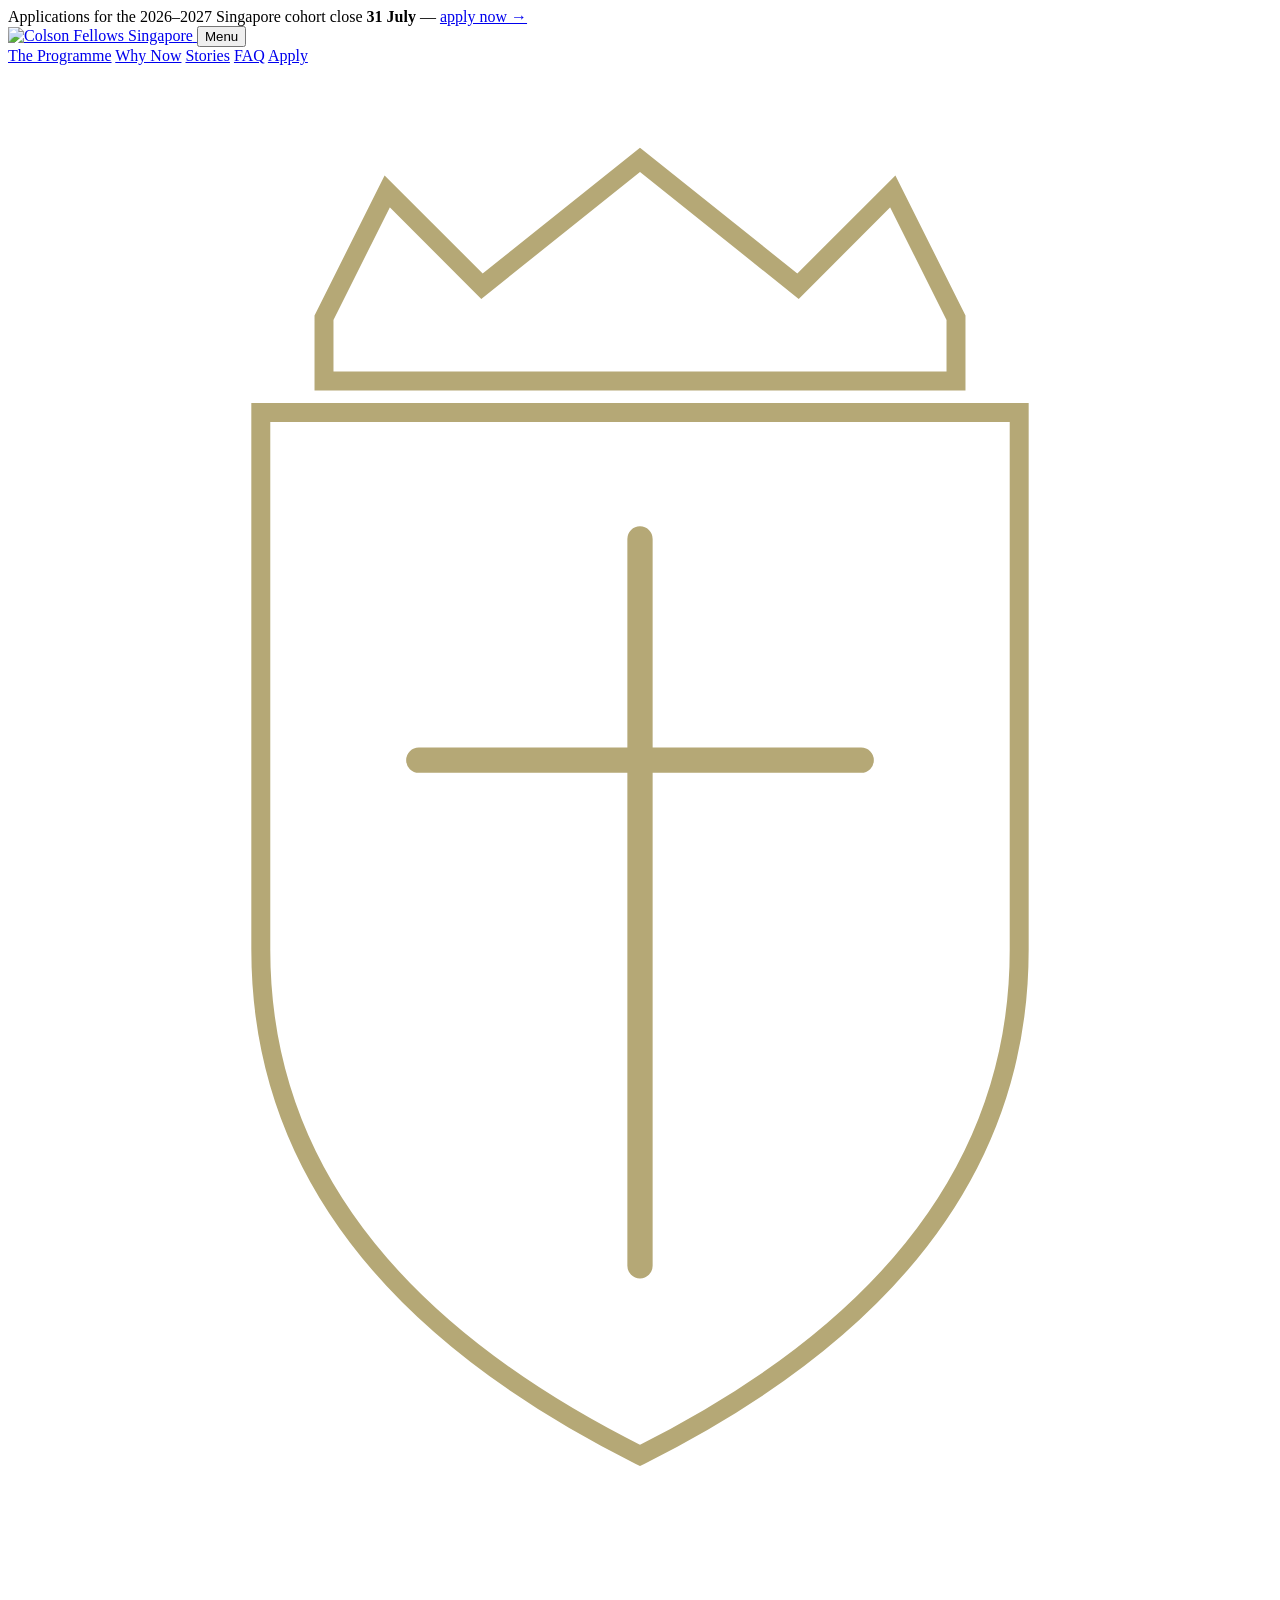
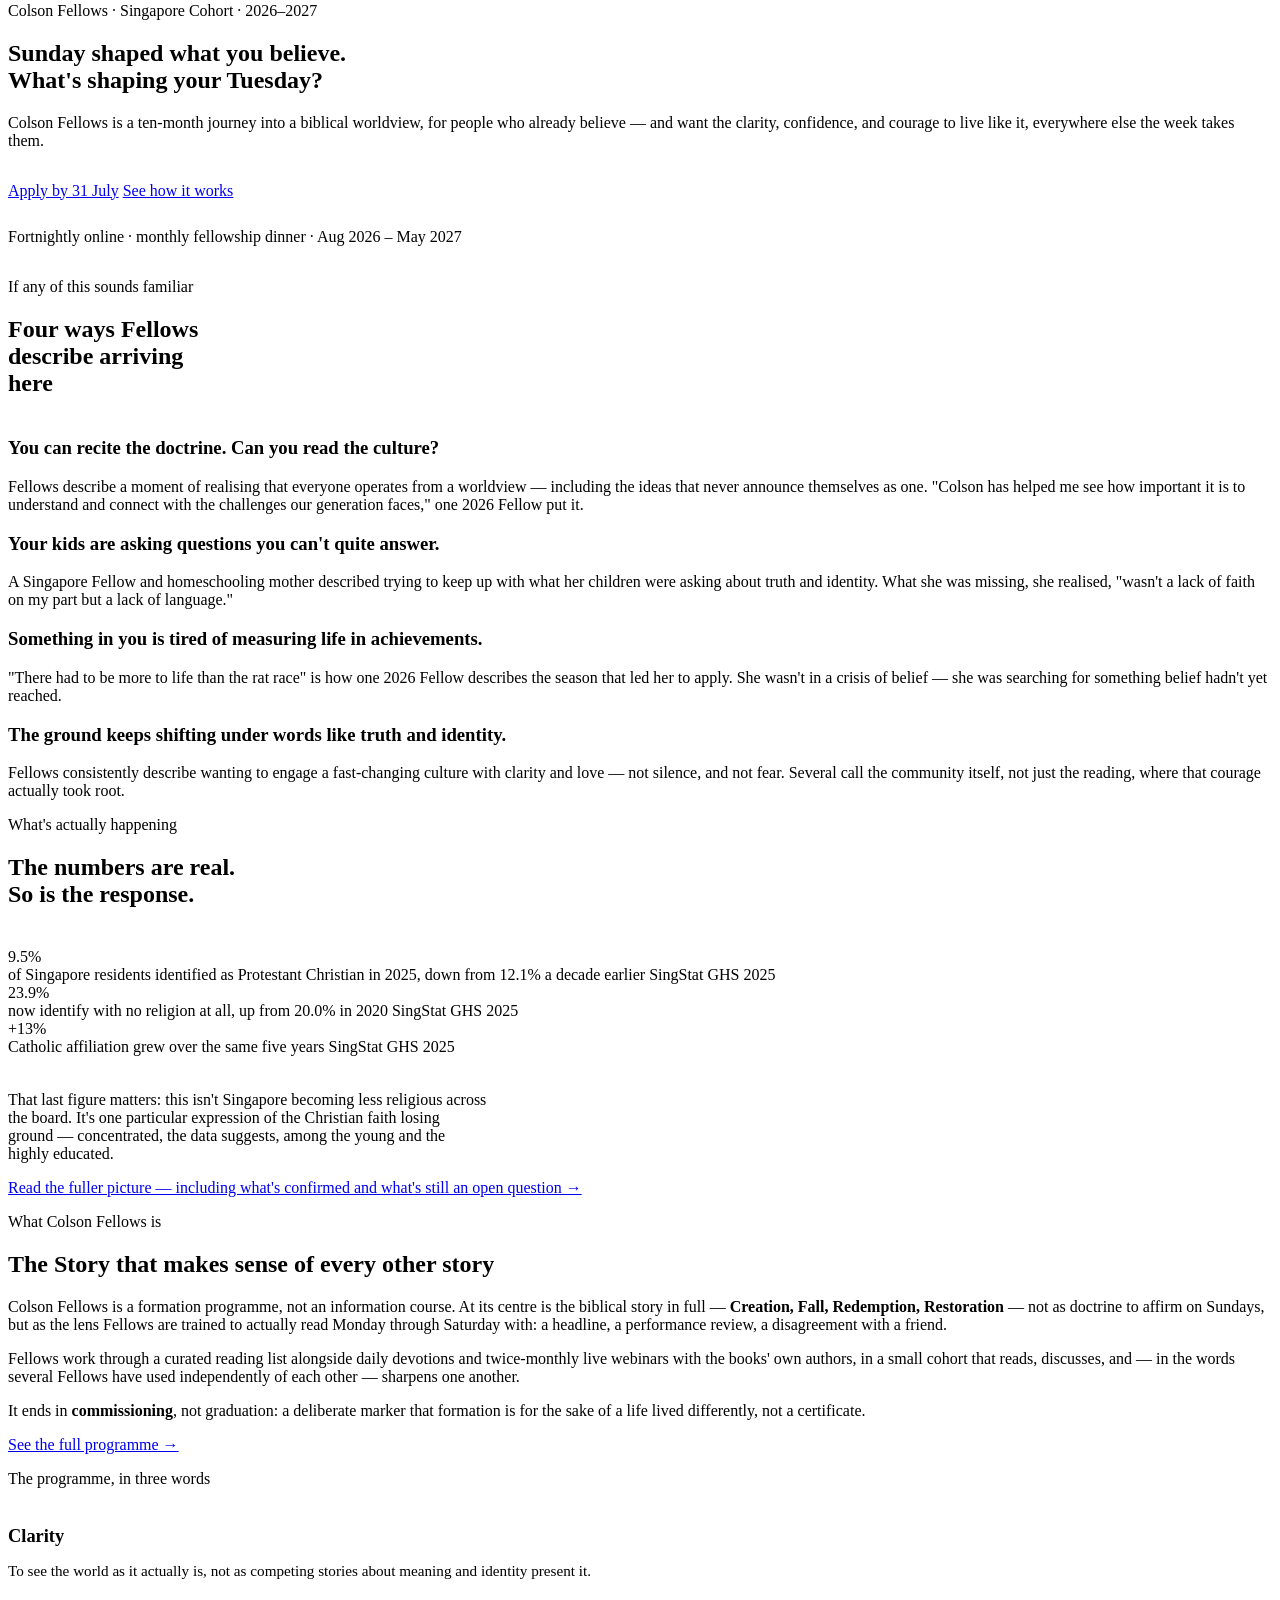
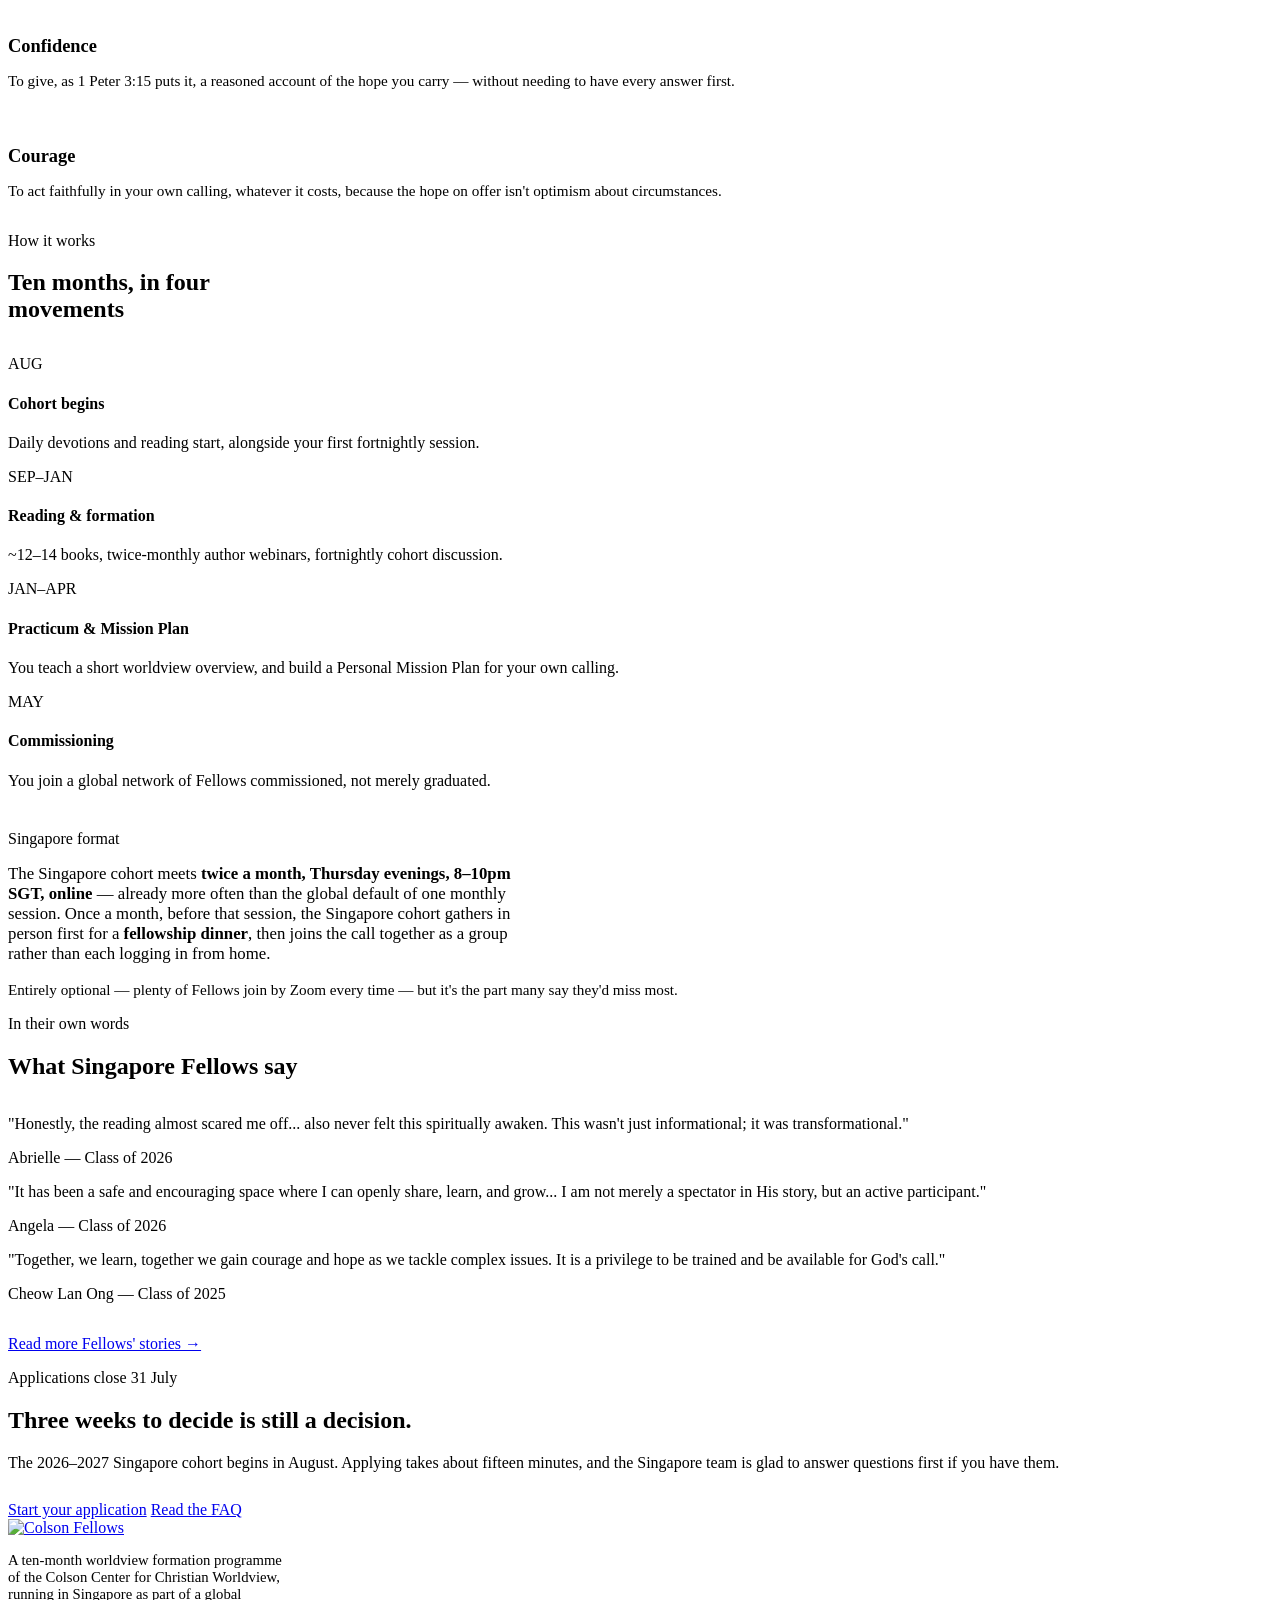
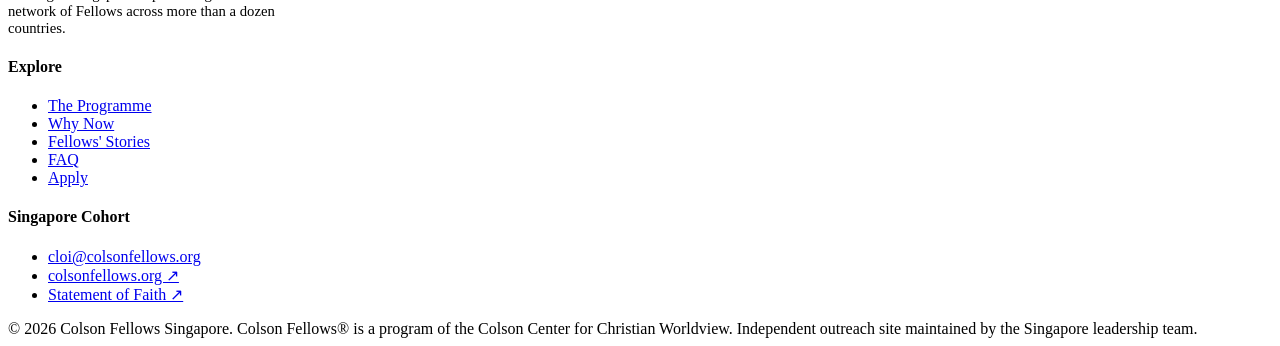
==== index.html @ 88bb486b "Add files via upload" ====
<!DOCTYPE html>
<html lang="en">
<head>
<meta charset="UTF-8">
<meta name="viewport" content="width=device-width, initial-scale=1.0">
<title>Colson Fellows Singapore — A Ten-Month Formation in Biblical Worldview</title>
<meta name="description" content="Colson Fellows Singapore is a ten-month journey into a biblical worldview — clarity, confidence, and courage for people who already believe. Applications for the 2026–2027 cohort close 31 July.">
<link rel="icon" type="image/png" sizes="16x16" href="images/favicon-16.png">
<link rel="icon" type="image/png" sizes="32x32" href="images/favicon-32.png">
<link rel="apple-touch-icon" href="images/favicon-180.png">
<link rel="stylesheet" href="css/style.css">
</head>
<body>

<div class="utility-bar">
  Applications for the 2026–2027 Singapore cohort close <strong>31 July</strong> — <a href="apply.html">apply now →</a>
</div>

<header class="site">
  <div class="site-nav">
    <a href="index.html" class="brand">
      <img src="images/logo.webp" alt="Colson Fellows">
      <span class="brand-region">Singapore</span>
    </a>
    <button class="nav-toggle" aria-label="Toggle navigation" aria-expanded="false">Menu</button>
    <nav class="primary" id="primary-nav">
      <a href="program.html">The Programme</a>
      <a href="why.html">Why Now</a>
      <a href="stories.html">Stories</a>
      <a href="faq.html">FAQ</a>
      <a href="apply.html" class="btn-apply-nav">Apply</a>
    </nav>
  </div>
</header>

<main>

  <section class="hero">
    <svg class="hero-crest" viewBox="0 0 200 240" xmlns="http://www.w3.org/2000/svg" aria-hidden="true" focusable="false">
      <path d="M50 40 L60 20 L75 35 L100 15 L125 35 L140 20 L150 40 L150 50 L50 50 Z" fill="none" stroke="#B5A876" stroke-width="3"/>
      <path d="M40 55 L160 55 L160 140 Q160 190 100 220 Q40 190 40 140 Z" fill="none" stroke="#B5A876" stroke-width="3"/>
      <path d="M100 75 L100 190 M65 110 L135 110" stroke="#B5A876" stroke-width="4" stroke-linecap="round"/>
    </svg>
    <div class="wrap">
      <p class="eyebrow">Colson Fellows &middot; Singapore Cohort &middot; 2026&ndash;2027</p>
      <h1>Sunday shaped what you believe.<br>What's shaping your Tuesday?</h1>
      <p class="lede">Colson Fellows is a ten-month journey into a biblical worldview, for people who already believe — and want the clarity, confidence, and courage to live like it, everywhere else the week takes them.</p>
      <div class="cta-row" style="margin-top:2rem;">
        <a href="apply.html" class="btn btn-gold btn-lg">Apply by 31 July</a>
        <a href="program.html" class="btn btn-outline-cream btn-lg">See how it works</a>
      </div>
      <p class="tag" style="margin-top:1.8rem; display:inline-block;">Fortnightly online &middot; monthly fellowship dinner &middot; Aug 2026 &ndash; May 2027</p>
    </div>
  </section>

  <section class="on-cream">
    <div class="wrap">
      <p class="eyebrow">If any of this sounds familiar</p>
      <h2 style="max-width:18ch;">Four ways Fellows describe arriving here</h2>
      <div class="grid grid-2" style="margin-top:2.5rem;">
        <div class="identify-card">
          <h3>You can recite the doctrine. Can you read the culture?</h3>
          <p>Fellows describe a moment of realising that everyone operates from a worldview — including the ideas that never announce themselves as one. "Colson has helped me see how important it is to understand and connect with the challenges our generation faces," one 2026 Fellow put it.</p>
        </div>
        <div class="identify-card">
          <h3>Your kids are asking questions you can't quite answer.</h3>
          <p>A Singapore Fellow and homeschooling mother described trying to keep up with what her children were asking about truth and identity. What she was missing, she realised, "wasn't a lack of faith on my part but a lack of language."</p>
        </div>
        <div class="identify-card">
          <h3>Something in you is tired of measuring life in achievements.</h3>
          <p>"There had to be more to life than the rat race" is how one 2026 Fellow describes the season that led her to apply. She wasn't in a crisis of belief — she was searching for something belief hadn't yet reached.</p>
        </div>
        <div class="identify-card">
          <h3>The ground keeps shifting under words like truth and identity.</h3>
          <p>Fellows consistently describe wanting to engage a fast-changing culture with clarity and love — not silence, and not fear. Several call the community itself, not just the reading, where that courage actually took root.</p>
        </div>
      </div>
    </div>
  </section>

  <section class="on-navy">
    <div class="wrap">
      <p class="eyebrow">What's actually happening</p>
      <h2 style="max-width:20ch;">The numbers are real. So is the response.</h2>
      <div class="stat-row" style="margin-top:2.5rem;">
        <div class="stat">
          <div class="num">9.5%</div>
          <div class="label">of Singapore residents identified as Protestant Christian in 2025, down from 12.1% a decade earlier <span class="tag">SingStat GHS 2025</span></div>
        </div>
        <div class="stat">
          <div class="num">23.9%</div>
          <div class="label">now identify with no religion at all, up from 20.0% in 2020 <span class="tag">SingStat GHS 2025</span></div>
        </div>
        <div class="stat">
          <div class="num">+13%</div>
          <div class="label">Catholic affiliation grew over the same five years <span class="tag">SingStat GHS 2025</span></div>
        </div>
      </div>
      <p class="lede" style="margin-top:2.2rem; max-width:60ch;">That last figure matters: this isn't Singapore becoming less religious across the board. It's one particular expression of the Christian faith losing ground — concentrated, the data suggests, among the young and the highly educated.</p>
      <p style="margin-top:1rem;"><a href="why.html" class="btn btn-outline-cream">Read the fuller picture — including what's confirmed and what's still an open question →</a></p>
    </div>
  </section>

  <section class="on-cream">
    <div class="wrap two-col">
      <div>
        <p class="eyebrow">What Colson Fellows is</p>
        <h2>The Story that makes sense of every other story</h2>
        <p>Colson Fellows is a formation programme, not an information course. At its centre is the biblical story in full — <strong>Creation, Fall, Redemption, Restoration</strong> — not as doctrine to affirm on Sundays, but as the lens Fellows are trained to actually read Monday through Saturday with: a headline, a performance review, a disagreement with a friend.</p>
        <p>Fellows work through a curated reading list alongside daily devotions and twice-monthly live webinars with the books' own authors, in a small cohort that reads, discusses, and — in the words several Fellows have used independently of each other — sharpens one another.</p>
        <p>It ends in <strong>commissioning</strong>, not graduation: a deliberate marker that formation is for the sake of a life lived differently, not a certificate.</p>
        <p><a href="program.html" class="btn btn-outline-navy" style="margin-top:0.5rem;">See the full programme →</a></p>
      </div>
      <div class="card" style="background:var(--parchment); border-color:var(--line);">
        <p class="eyebrow" style="margin-bottom:1.2rem;">The programme, in three words</p>
        <div style="display:flex; flex-direction:column; gap:1.4rem;">
          <div>
            <h3 style="font-size:1.15rem; margin-bottom:0.2rem;">Clarity</h3>
            <p style="font-size:0.95rem;">To see the world as it actually is, not as competing stories about meaning and identity present it.</p>
          </div>
          <div>
            <h3 style="font-size:1.15rem; margin-bottom:0.2rem;">Confidence</h3>
            <p style="font-size:0.95rem;">To give, as 1 Peter 3:15 puts it, a reasoned account of the hope you carry — without needing to have every answer first.</p>
          </div>
          <div>
            <h3 style="font-size:1.15rem; margin-bottom:0.2rem;">Courage</h3>
            <p style="font-size:0.95rem;">To act faithfully in your own calling, whatever it costs, because the hope on offer isn't optimism about circumstances.</p>
          </div>
        </div>
      </div>
    </div>
  </section>

  <section class="on-navy">
    <div class="wrap">
      <p class="eyebrow">How it works</p>
      <h2 style="max-width:20ch;">Ten months, in four movements</h2>
      <div class="timeline" style="margin-top:2rem;">
        <div class="step">
          <span class="num">AUG</span>
          <h4>Cohort begins</h4>
          <p>Daily devotions and reading start, alongside your first fortnightly session.</p>
        </div>
        <div class="step">
          <span class="num">SEP&ndash;JAN</span>
          <h4>Reading &amp; formation</h4>
          <p>~12–14 books, twice-monthly author webinars, fortnightly cohort discussion.</p>
        </div>
        <div class="step">
          <span class="num">JAN&ndash;APR</span>
          <h4>Practicum &amp; Mission Plan</h4>
          <p>You teach a short worldview overview, and build a Personal Mission Plan for your own calling.</p>
        </div>
        <div class="step">
          <span class="num">MAY</span>
          <h4>Commissioning</h4>
          <p>You join a global network of Fellows commissioned, not merely graduated.</p>
        </div>
      </div>

      <div class="format-box" style="margin-top:2.5rem; background:var(--navy-mid); border-color:var(--line-on-navy); border-left-color:var(--gold);">
        <p class="eyebrow" style="margin-bottom:0.8rem;">Singapore format</p>
        <p style="color:var(--gold-light); font-size:1.05rem; max-width:64ch;">The Singapore cohort meets <strong style="color:var(--cream);">twice a month, Thursday evenings, 8–10pm SGT, online</strong> — already more often than the global default of one monthly session. Once a month, before that session, the Singapore cohort gathers in person first for a <strong style="color:var(--cream);">fellowship dinner</strong>, then joins the call together as a group rather than each logging in from home.</p>
        <p style="color:var(--gold-light); font-size:0.95rem; margin-top:0.8rem;">Entirely optional — plenty of Fellows join by Zoom every time — but it's the part many say they'd miss most.</p>
      </div>
    </div>
  </section>

  <section class="on-cream">
    <div class="wrap">
      <p class="eyebrow">In their own words</p>
      <h2>What Singapore Fellows say</h2>
      <div class="grid grid-3" style="margin-top:2.2rem;">
        <div class="testimonial">
          <p class="quote">"Honestly, the reading almost scared me off... also never felt this spiritually awaken. This wasn't just informational; it was transformational."</p>
          <p class="who">Abrielle — Class of 2026</p>
        </div>
        <div class="testimonial">
          <p class="quote">"It has been a safe and encouraging space where I can openly share, learn, and grow... I am not merely a spectator in His story, but an active participant."</p>
          <p class="who">Angela — Class of 2026</p>
        </div>
        <div class="testimonial">
          <p class="quote">"Together, we learn, together we gain courage and hope as we tackle complex issues. It is a privilege to be trained and be available for God's call."</p>
          <p class="who">Cheow Lan Ong — Class of 2025</p>
        </div>
      </div>
      <p style="margin-top:2rem;"><a href="stories.html" class="btn btn-outline-navy">Read more Fellows' stories →</a></p>
    </div>
  </section>

  <section class="on-navy center">
    <div class="wrap-narrow">
      <p class="eyebrow" style="justify-content:center;">Applications close 31 July</p>
      <h2>Three weeks to decide is still a decision.</h2>
      <p class="lede">The 2026–2027 Singapore cohort begins in August. Applying takes about fifteen minutes, and the Singapore team is glad to answer questions first if you have them.</p>
      <div class="cta-row" style="justify-content:center; margin-top:1.8rem;">
        <a href="apply.html" class="btn btn-gold btn-lg">Start your application</a>
        <a href="faq.html" class="btn btn-outline-cream btn-lg">Read the FAQ</a>
      </div>
    </div>
  </section>

</main>

<footer class="site">
  <div class="wrap">
    <div class="foot-grid">
      <div>
        <a href="index.html" class="brand"><img src="images/logo.webp" alt="Colson Fellows"></a>
        <p style="max-width:38ch; font-size:0.92rem;">A ten-month worldview formation programme of the Colson Center for Christian Worldview, running in Singapore as part of a global network of Fellows across more than a dozen countries.</p>
      </div>
      <div>
        <h4>Explore</h4>
        <ul>
          <li><a href="program.html">The Programme</a></li>
          <li><a href="why.html">Why Now</a></li>
          <li><a href="stories.html">Fellows' Stories</a></li>
          <li><a href="faq.html">FAQ</a></li>
          <li><a href="apply.html">Apply</a></li>
        </ul>
      </div>
      <div>
        <h4>Singapore Cohort</h4>
        <ul>
          <li><a href="mailto:cloi@colsonfellows.org">cloi@colsonfellows.org</a></li>
          <li><a href="https://www.colsonfellows.org" target="_blank" rel="noopener">colsonfellows.org ↗</a></li>
          <li><a href="https://www.colsonfellows.org/statement-of-faith/" target="_blank" rel="noopener">Statement of Faith ↗</a></li>
        </ul>
      </div>
    </div>
    <div class="fine">
      <span>&copy; 2026 Colson Fellows Singapore. Colson Fellows&reg; is a program of the Colson Center for Christian Worldview.</span>
      <span>Independent outreach site maintained by the Singapore leadership team.</span>
    </div>
  </div>
</footer>

<script src="js/main.js"></script>
</body>
</html>
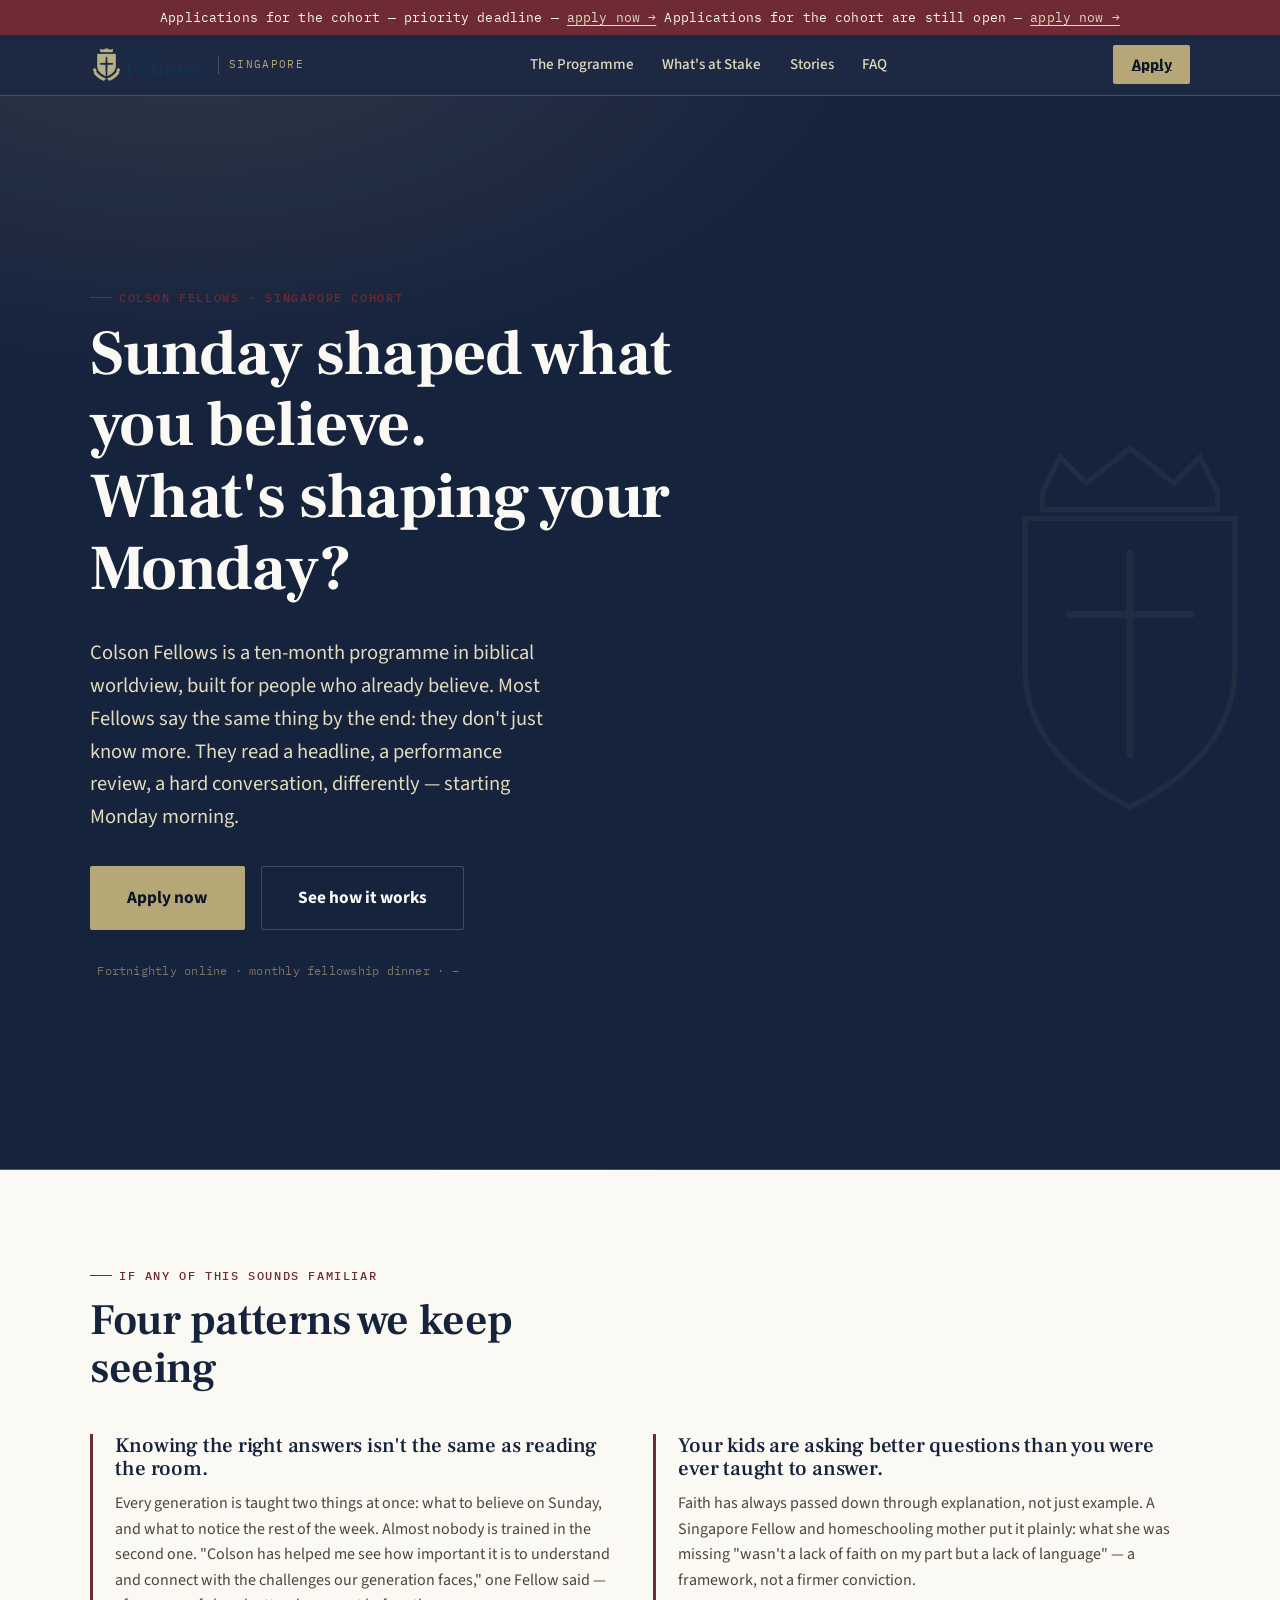
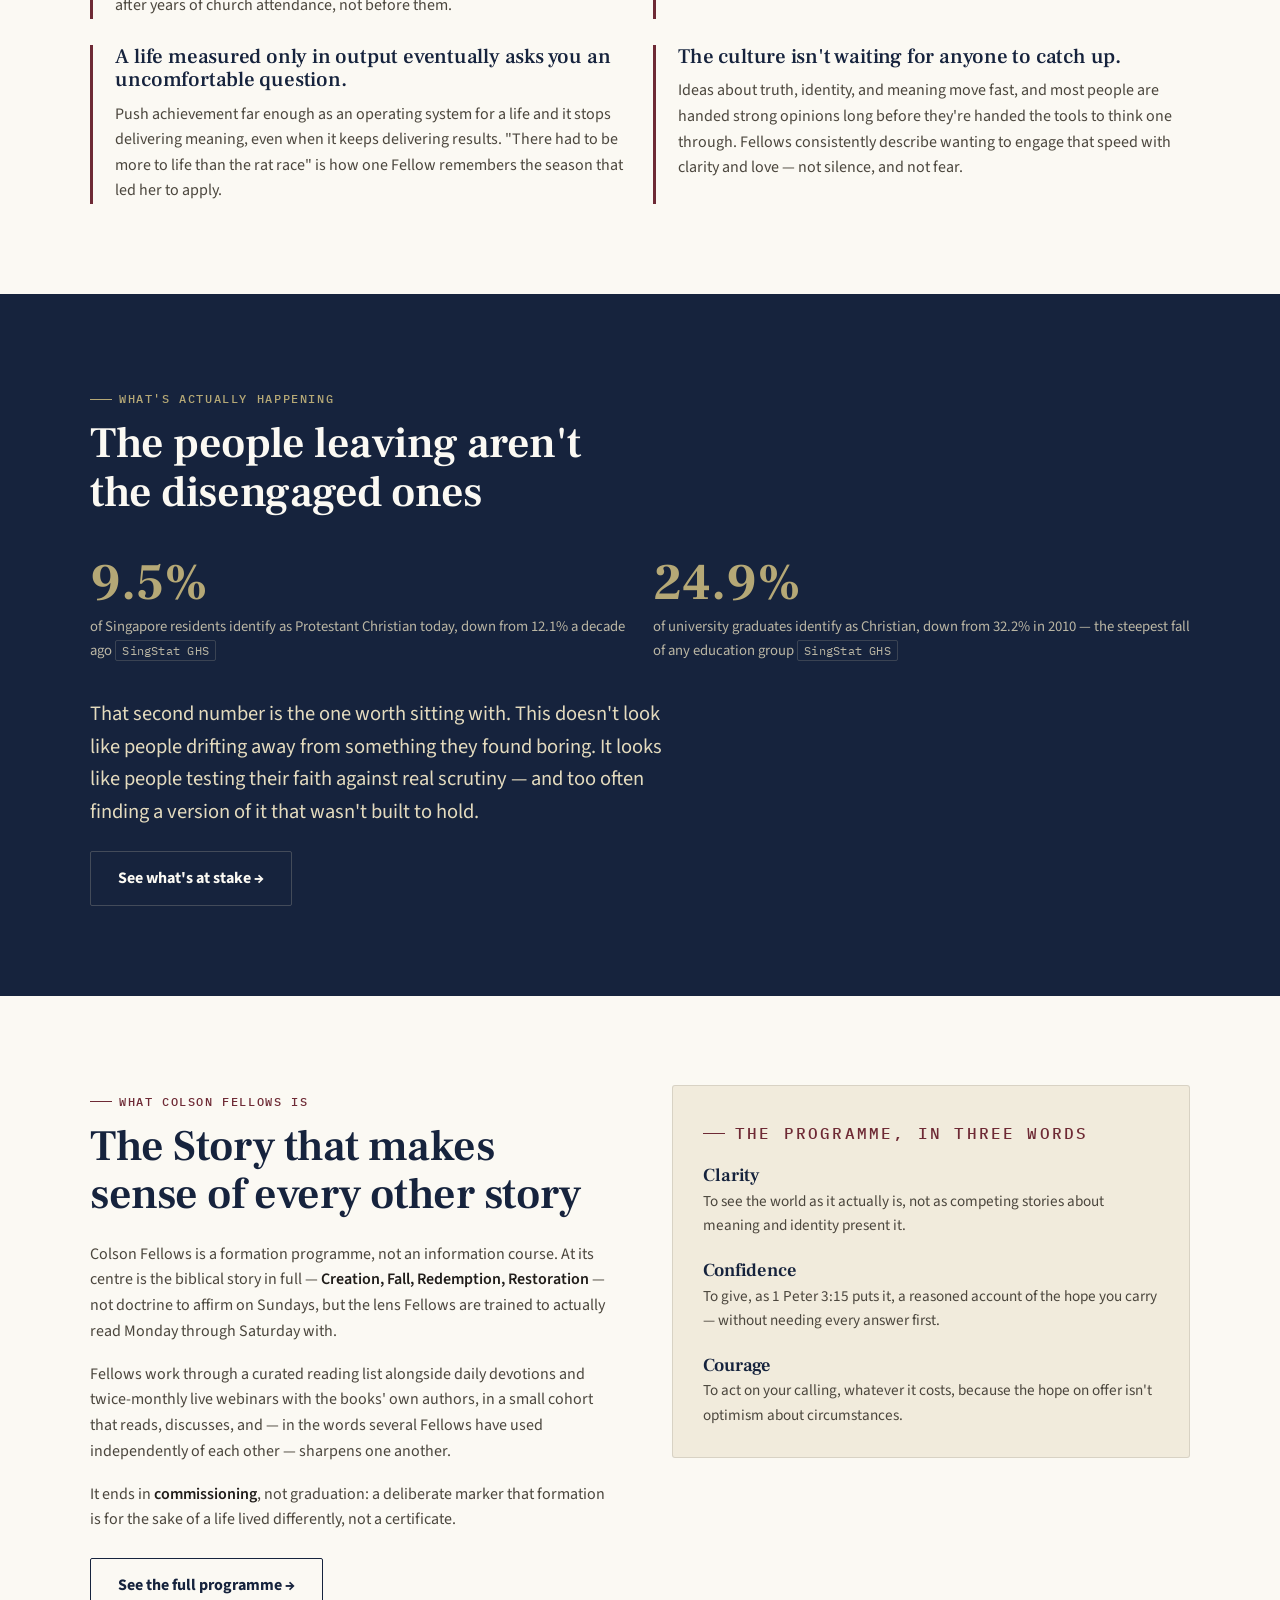
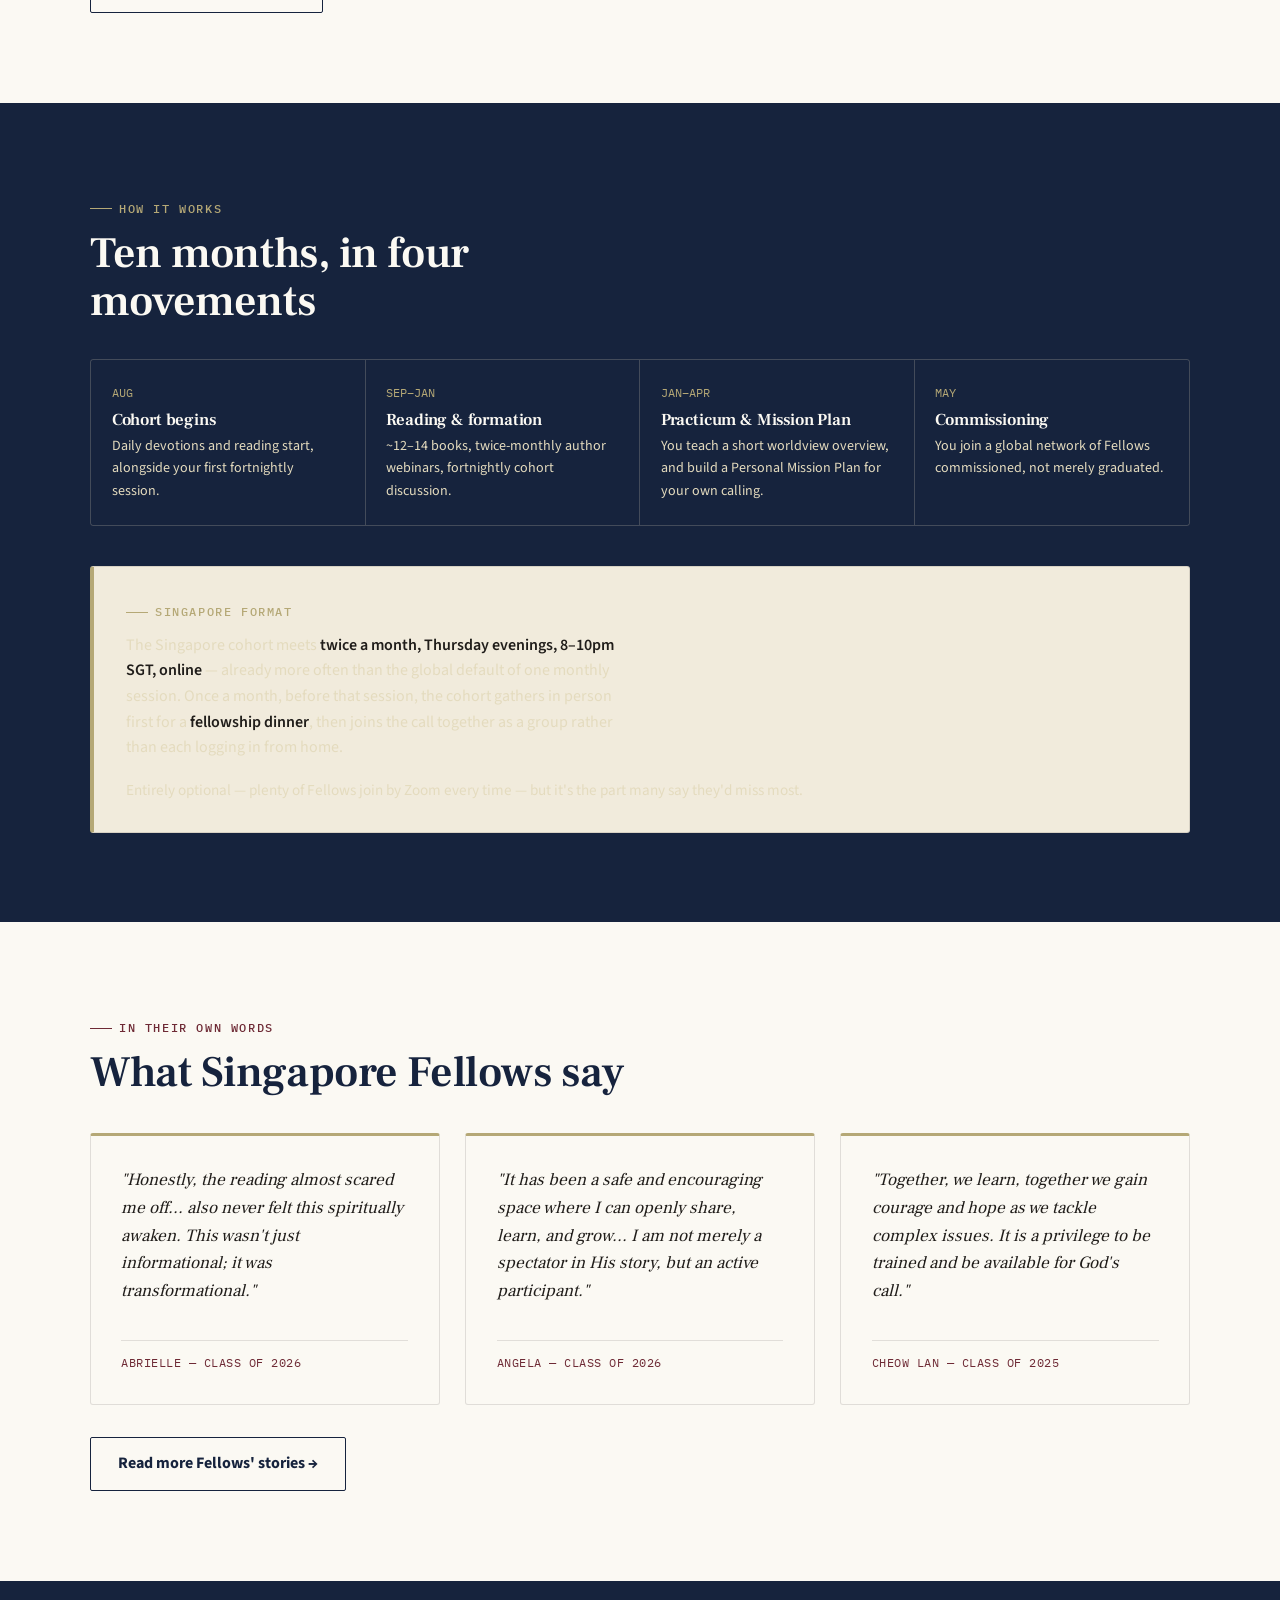
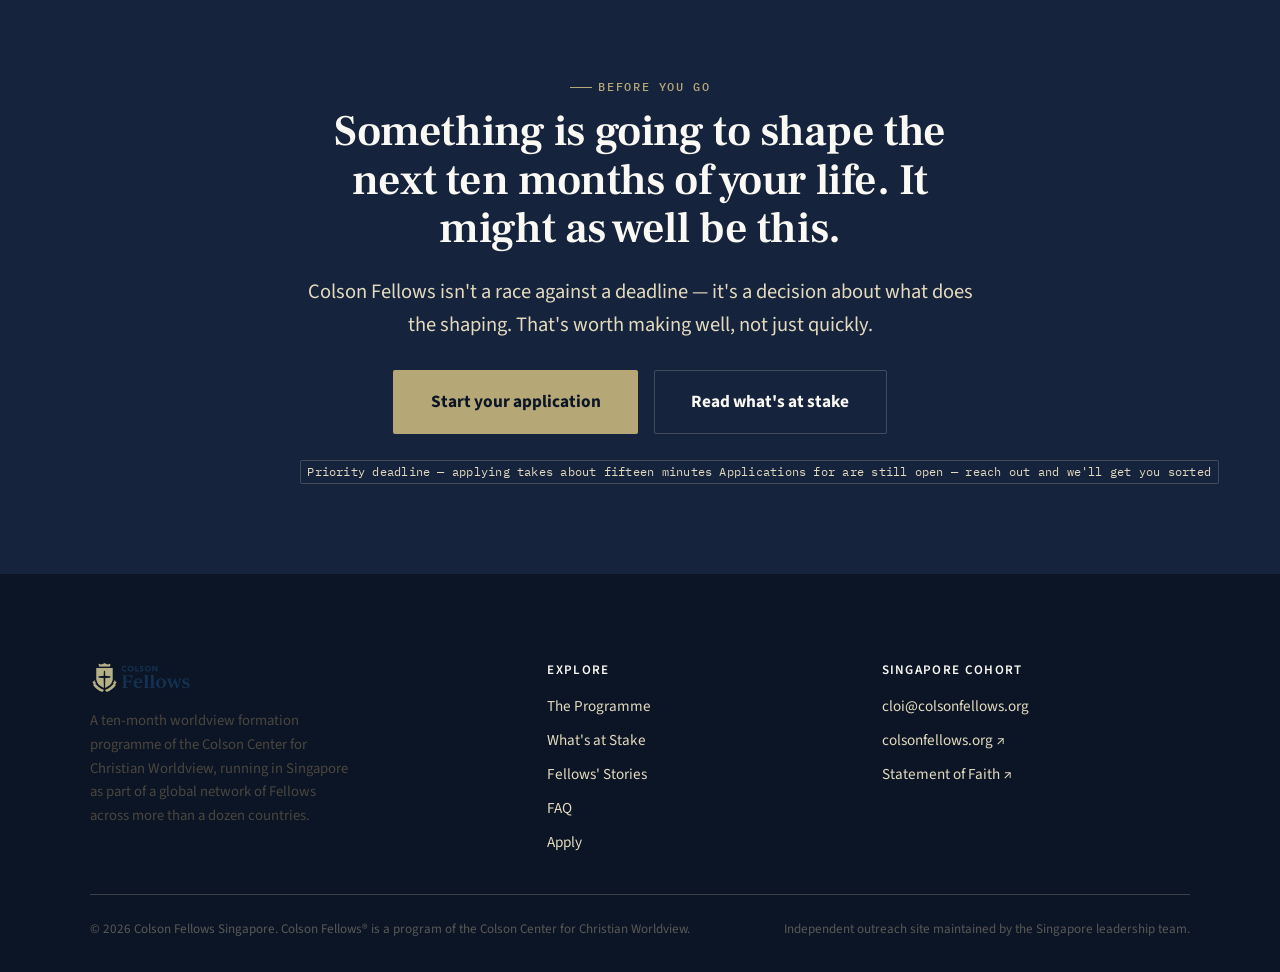
==== commit b33e0ddf: "Add files via upload" ====
--- a/index.html
+++ b/index.html
@@ -4,7 +4,7 @@
 <meta charset="UTF-8">
 <meta name="viewport" content="width=device-width, initial-scale=1.0">
 <title>Colson Fellows Singapore — A Ten-Month Formation in Biblical Worldview</title>
-<meta name="description" content="Colson Fellows Singapore is a ten-month journey into a biblical worldview — clarity, confidence, and courage for people who already believe. Applications for the 2026–2027 cohort close 31 July.">
+<meta name="description" content="Colson Fellows Singapore is a ten-month programme in biblical worldview — clarity, confidence, and courage for people who already believe.">
 <link rel="icon" type="image/png" sizes="16x16" href="images/favicon-16.png">
 <link rel="icon" type="image/png" sizes="32x32" href="images/favicon-32.png">
 <link rel="apple-touch-icon" href="images/favicon-180.png">
@@ -13,7 +13,8 @@
 <body>
 
 <div class="utility-bar">
-  Applications for the 2026–2027 Singapore cohort close <strong>31 July</strong> — <a href="apply.html">apply now →</a>
+  <span data-before-deadline>Applications for the <span data-field="cohortLabel"></span> cohort — priority deadline <strong data-field="applicationDeadline"></strong> — <a href="apply.html">apply now →</a></span>
+  <span data-after-deadline>Applications for the <span data-field="cohortLabel"></span> cohort are still open — <a href="apply.html">apply now →</a></span>
 </div>
 
 <header class="site">
@@ -22,14 +23,16 @@
       <img src="images/logo.webp" alt="Colson Fellows">
       <span class="brand-region">Singapore</span>
     </a>
-    <button class="nav-toggle" aria-label="Toggle navigation" aria-expanded="false">Menu</button>
     <nav class="primary" id="primary-nav">
       <a href="program.html">The Programme</a>
-      <a href="why.html">Why Now</a>
+      <a href="why.html">What's at Stake</a>
       <a href="stories.html">Stories</a>
       <a href="faq.html">FAQ</a>
+    </nav>
+    <div class="nav-actions">
       <a href="apply.html" class="btn-apply-nav">Apply</a>
-    </nav>
+      <button class="nav-toggle" aria-label="Toggle navigation" aria-expanded="false">Menu</button>
+    </div>
   </div>
 </header>
 
@@ -42,37 +45,37 @@
       <path d="M100 75 L100 190 M65 110 L135 110" stroke="#B5A876" stroke-width="4" stroke-linecap="round"/>
     </svg>
     <div class="wrap">
-      <p class="eyebrow">Colson Fellows &middot; Singapore Cohort &middot; 2026&ndash;2027</p>
-      <h1>Sunday shaped what you believe.<br>What's shaping your Tuesday?</h1>
-      <p class="lede">Colson Fellows is a ten-month journey into a biblical worldview, for people who already believe — and want the clarity, confidence, and courage to live like it, everywhere else the week takes them.</p>
+      <p class="eyebrow">Colson Fellows &middot; Singapore Cohort</p>
+      <h1>Sunday shaped what you believe.<br>What's shaping your Monday?</h1>
+      <p class="lede">Colson Fellows is a ten-month programme in biblical worldview, built for people who already believe. Most Fellows say the same thing by the end: they don't just know more. They read a headline, a performance review, a hard conversation, differently — starting Monday morning.</p>
       <div class="cta-row" style="margin-top:2rem;">
-        <a href="apply.html" class="btn btn-gold btn-lg">Apply by 31 July</a>
+        <a href="apply.html" class="btn btn-gold btn-lg">Apply now</a>
         <a href="program.html" class="btn btn-outline-cream btn-lg">See how it works</a>
       </div>
-      <p class="tag" style="margin-top:1.8rem; display:inline-block;">Fortnightly online &middot; monthly fellowship dinner &middot; Aug 2026 &ndash; May 2027</p>
+      <p class="tag" style="margin-top:1.8rem; display:inline-block;">Fortnightly online &middot; monthly fellowship dinner &middot; <span data-field="cohortStart"></span> &ndash; <span data-field="commissioning"></span></p>
     </div>
   </section>
 
   <section class="on-cream">
     <div class="wrap">
       <p class="eyebrow">If any of this sounds familiar</p>
-      <h2 style="max-width:18ch;">Four ways Fellows describe arriving here</h2>
+      <h2 style="max-width:20ch;">Four patterns we keep seeing</h2>
       <div class="grid grid-2" style="margin-top:2.5rem;">
         <div class="identify-card">
-          <h3>You can recite the doctrine. Can you read the culture?</h3>
-          <p>Fellows describe a moment of realising that everyone operates from a worldview — including the ideas that never announce themselves as one. "Colson has helped me see how important it is to understand and connect with the challenges our generation faces," one 2026 Fellow put it.</p>
-        </div>
-        <div class="identify-card">
-          <h3>Your kids are asking questions you can't quite answer.</h3>
-          <p>A Singapore Fellow and homeschooling mother described trying to keep up with what her children were asking about truth and identity. What she was missing, she realised, "wasn't a lack of faith on my part but a lack of language."</p>
-        </div>
-        <div class="identify-card">
-          <h3>Something in you is tired of measuring life in achievements.</h3>
-          <p>"There had to be more to life than the rat race" is how one 2026 Fellow describes the season that led her to apply. She wasn't in a crisis of belief — she was searching for something belief hadn't yet reached.</p>
-        </div>
-        <div class="identify-card">
-          <h3>The ground keeps shifting under words like truth and identity.</h3>
-          <p>Fellows consistently describe wanting to engage a fast-changing culture with clarity and love — not silence, and not fear. Several call the community itself, not just the reading, where that courage actually took root.</p>
+          <h3>Knowing the right answers isn't the same as reading the room.</h3>
+          <p>Every generation is taught two things at once: what to believe on Sunday, and what to notice the rest of the week. Almost nobody is trained in the second one. "Colson has helped me see how important it is to understand and connect with the challenges our generation faces," one Fellow said — after years of church attendance, not before them.</p>
+        </div>
+        <div class="identify-card">
+          <h3>Your kids are asking better questions than you were ever taught to answer.</h3>
+          <p>Faith has always passed down through explanation, not just example. A Singapore Fellow and homeschooling mother put it plainly: what she was missing "wasn't a lack of faith on my part but a lack of language" — a framework, not a firmer conviction.</p>
+        </div>
+        <div class="identify-card">
+          <h3>A life measured only in output eventually asks you an uncomfortable question.</h3>
+          <p>Push achievement far enough as an operating system for a life and it stops delivering meaning, even when it keeps delivering results. "There had to be more to life than the rat race" is how one Fellow remembers the season that led her to apply.</p>
+        </div>
+        <div class="identify-card">
+          <h3>The culture isn't waiting for anyone to catch up.</h3>
+          <p>Ideas about truth, identity, and meaning move fast, and most people are handed strong opinions long before they're handed the tools to think one through. Fellows consistently describe wanting to engage that speed with clarity and love — not silence, and not fear.</p>
         </div>
       </div>
     </div>
@@ -81,23 +84,19 @@
   <section class="on-navy">
     <div class="wrap">
       <p class="eyebrow">What's actually happening</p>
-      <h2 style="max-width:20ch;">The numbers are real. So is the response.</h2>
+      <h2 style="max-width:22ch;">The people leaving aren't the disengaged ones</h2>
       <div class="stat-row" style="margin-top:2.5rem;">
         <div class="stat">
           <div class="num">9.5%</div>
-          <div class="label">of Singapore residents identified as Protestant Christian in 2025, down from 12.1% a decade earlier <span class="tag">SingStat GHS 2025</span></div>
+          <div class="label">of Singapore residents identify as Protestant Christian today, down from 12.1% a decade ago <span class="tag">SingStat GHS</span></div>
         </div>
         <div class="stat">
-          <div class="num">23.9%</div>
-          <div class="label">now identify with no religion at all, up from 20.0% in 2020 <span class="tag">SingStat GHS 2025</span></div>
-        </div>
-        <div class="stat">
-          <div class="num">+13%</div>
-          <div class="label">Catholic affiliation grew over the same five years <span class="tag">SingStat GHS 2025</span></div>
-        </div>
-      </div>
-      <p class="lede" style="margin-top:2.2rem; max-width:60ch;">That last figure matters: this isn't Singapore becoming less religious across the board. It's one particular expression of the Christian faith losing ground — concentrated, the data suggests, among the young and the highly educated.</p>
-      <p style="margin-top:1rem;"><a href="why.html" class="btn btn-outline-cream">Read the fuller picture — including what's confirmed and what's still an open question →</a></p>
+          <div class="num">24.9%</div>
+          <div class="label">of university graduates identify as Christian, down from 32.2% in 2010 — the steepest fall of any education group <span class="tag">SingStat GHS</span></div>
+        </div>
+      </div>
+      <p class="lede" style="margin-top:2.2rem; max-width:60ch;">That second number is the one worth sitting with. This doesn't look like people drifting away from something they found boring. It looks like people testing their faith against real scrutiny — and too often finding a version of it that wasn't built to hold.</p>
+      <p style="margin-top:1rem;"><a href="why.html" class="btn btn-outline-cream">See what's at stake →</a></p>
     </div>
   </section>
 
@@ -106,7 +105,7 @@
       <div>
         <p class="eyebrow">What Colson Fellows is</p>
         <h2>The Story that makes sense of every other story</h2>
-        <p>Colson Fellows is a formation programme, not an information course. At its centre is the biblical story in full — <strong>Creation, Fall, Redemption, Restoration</strong> — not as doctrine to affirm on Sundays, but as the lens Fellows are trained to actually read Monday through Saturday with: a headline, a performance review, a disagreement with a friend.</p>
+        <p>Colson Fellows is a formation programme, not an information course. At its centre is the biblical story in full — <strong>Creation, Fall, Redemption, Restoration</strong> — not doctrine to affirm on Sundays, but the lens Fellows are trained to actually read Monday through Saturday with.</p>
         <p>Fellows work through a curated reading list alongside daily devotions and twice-monthly live webinars with the books' own authors, in a small cohort that reads, discusses, and — in the words several Fellows have used independently of each other — sharpens one another.</p>
         <p>It ends in <strong>commissioning</strong>, not graduation: a deliberate marker that formation is for the sake of a life lived differently, not a certificate.</p>
         <p><a href="program.html" class="btn btn-outline-navy" style="margin-top:0.5rem;">See the full programme →</a></p>
@@ -120,11 +119,11 @@
           </div>
           <div>
             <h3 style="font-size:1.15rem; margin-bottom:0.2rem;">Confidence</h3>
-            <p style="font-size:0.95rem;">To give, as 1 Peter 3:15 puts it, a reasoned account of the hope you carry — without needing to have every answer first.</p>
+            <p style="font-size:0.95rem;">To give, as 1 Peter 3:15 puts it, a reasoned account of the hope you carry — without needing every answer first.</p>
           </div>
           <div>
             <h3 style="font-size:1.15rem; margin-bottom:0.2rem;">Courage</h3>
-            <p style="font-size:0.95rem;">To act faithfully in your own calling, whatever it costs, because the hope on offer isn't optimism about circumstances.</p>
+            <p style="font-size:0.95rem;">To act on your calling, whatever it costs, because the hope on offer isn't optimism about circumstances.</p>
           </div>
         </div>
       </div>
@@ -158,10 +157,10 @@
         </div>
       </div>
 
-      <div class="format-box" style="margin-top:2.5rem; background:var(--navy-mid); border-color:var(--line-on-navy); border-left-color:var(--gold);">
-        <p class="eyebrow" style="margin-bottom:0.8rem;">Singapore format</p>
-        <p style="color:var(--gold-light); font-size:1.05rem; max-width:64ch;">The Singapore cohort meets <strong style="color:var(--cream);">twice a month, Thursday evenings, 8–10pm SGT, online</strong> — already more often than the global default of one monthly session. Once a month, before that session, the Singapore cohort gathers in person first for a <strong style="color:var(--cream);">fellowship dinner</strong>, then joins the call together as a group rather than each logging in from home.</p>
-        <p style="color:var(--gold-light); font-size:0.95rem; margin-top:0.8rem;">Entirely optional — plenty of Fellows join by Zoom every time — but it's the part many say they'd miss most.</p>
+      <div class="format-box" style="margin-top:2.5rem;">
+        <p class="eyebrow">Singapore format</p>
+        <p style="max-width:64ch;">The Singapore cohort meets <strong>twice a month, Thursday evenings, 8–10pm SGT, online</strong> — already more often than the global default of one monthly session. Once a month, before that session, the cohort gathers in person first for a <strong>fellowship dinner</strong>, then joins the call together as a group rather than each logging in from home.</p>
+        <p style="font-size:0.95rem; margin-top:0.6rem;">Entirely optional — plenty of Fellows join by Zoom every time — but it's the part many say they'd miss most.</p>
       </div>
     </div>
   </section>
@@ -181,7 +180,7 @@
         </div>
         <div class="testimonial">
           <p class="quote">"Together, we learn, together we gain courage and hope as we tackle complex issues. It is a privilege to be trained and be available for God's call."</p>
-          <p class="who">Cheow Lan Ong — Class of 2025</p>
+          <p class="who">Cheow Lan — Class of 2025</p>
         </div>
       </div>
       <p style="margin-top:2rem;"><a href="stories.html" class="btn btn-outline-navy">Read more Fellows' stories →</a></p>
@@ -190,13 +189,17 @@
 
   <section class="on-navy center">
     <div class="wrap-narrow">
-      <p class="eyebrow" style="justify-content:center;">Applications close 31 July</p>
-      <h2>Three weeks to decide is still a decision.</h2>
-      <p class="lede">The 2026–2027 Singapore cohort begins in August. Applying takes about fifteen minutes, and the Singapore team is glad to answer questions first if you have them.</p>
+      <p class="eyebrow" style="justify-content:center;">Before you go</p>
+      <h2>Something is going to shape the next ten months of your life. It might as well be this.</h2>
+      <p class="lede">Colson Fellows isn't a race against a deadline — it's a decision about what does the shaping. That's worth making well, not just quickly.</p>
       <div class="cta-row" style="justify-content:center; margin-top:1.8rem;">
         <a href="apply.html" class="btn btn-gold btn-lg">Start your application</a>
-        <a href="faq.html" class="btn btn-outline-cream btn-lg">Read the FAQ</a>
-      </div>
+        <a href="why.html" class="btn btn-outline-cream btn-lg">Read what's at stake</a>
+      </div>
+      <p class="tag" style="margin-top:1.6rem; display:inline-block;">
+        <span data-before-deadline>Priority deadline <span data-field="applicationDeadline"></span> — applying takes about fifteen minutes</span>
+        <span data-after-deadline>Applications for <span data-field="cohortLabel"></span> are still open — reach out and we'll get you sorted</span>
+      </p>
     </div>
   </section>
 
@@ -213,7 +216,7 @@
         <h4>Explore</h4>
         <ul>
           <li><a href="program.html">The Programme</a></li>
-          <li><a href="why.html">Why Now</a></li>
+          <li><a href="why.html">What's at Stake</a></li>
           <li><a href="stories.html">Fellows' Stories</a></li>
           <li><a href="faq.html">FAQ</a></li>
           <li><a href="apply.html">Apply</a></li>
@@ -235,6 +238,7 @@
   </div>
 </footer>
 
+<script src="js/config.js"></script>
 <script src="js/main.js"></script>
 </body>
 </html>
--- a/css/style.css
+++ b/css/style.css
@@ -0,0 +1,433 @@
+/* =========================================================
+   Colson Fellows Singapore — Design System
+   Palette drawn from the Colson Fellows crest: deep navy,
+   shield gold, and an aged-parchment ground, with oxblood
+   as the single warm accent. Display type is a literary
+   serif (Frank Ruhl Libre) to echo the programme's own
+   emphasis on reading and formation through old books;
+   body type is a plain, highly-legible humanist sans.
+   ========================================================= */
+
+@import url('https://fonts.googleapis.com/css2?family=Frank+Ruhl+Libre:wght@400;500;600;700;900&family=Source+Sans+3:ital,wght@0,400;0,500;0,600;0,700;1,400&family=IBM+Plex+Mono:wght@400;500&display=swap');
+
+:root{
+  /* Colour */
+  --navy:        #16233D;
+  --navy-dark:   #0C1526;
+  --navy-mid:    #223454;
+  --gold:        #B5A876;
+  --gold-light:  #E4DBBE;
+  --parchment:   #F1EBDC;
+  --cream:       #FBF9F3;
+  --oxblood:     #6E2A35;
+  --oxblood-dark:#4E1D25;
+  --ink:         #201D1A;
+  --ink-soft:    #4B463D;
+  --ink-faint:   #7A7568;
+  --line:        rgba(32,29,26,0.12);
+  --line-on-navy:rgba(228,219,190,0.22);
+
+  /* Type */
+  --serif: 'Frank Ruhl Libre', Georgia, 'Times New Roman', serif;
+  --sans: 'Source Sans 3', -apple-system, BlinkMacSystemFont, 'Segoe UI', sans-serif;
+  --mono: 'IBM Plex Mono', ui-monospace, 'SF Mono', Menlo, monospace;
+
+  /* Rhythm */
+  --gap: clamp(1.25rem, 2vw, 2rem);
+  --section-pad: clamp(3.5rem, 7vw, 6.5rem);
+  --radius: 3px;
+  --max: 1180px;
+  --max-narrow: 760px;
+}
+
+/* ---------- Reset ---------- */
+*, *::before, *::after{ box-sizing: border-box; }
+html{ scroll-behavior: smooth; }
+@media (prefers-reduced-motion: reduce){
+  html{ scroll-behavior: auto; }
+  *, *::before, *::after{ animation-duration: 0.01ms !important; animation-iteration-count: 1 !important; transition-duration: 0.01ms !important; scroll-behavior: auto !important; }
+}
+body{ margin:0; }
+img{ max-width:100%; display:block; }
+ul, ol{ margin:0; padding:0; }
+a{ color: inherit; }
+button{ font: inherit; }
+
+body{
+  font-family: var(--sans);
+  color: var(--ink);
+  background: var(--cream);
+  line-height: 1.6;
+  -webkit-font-smoothing: antialiased;
+}
+
+h1,h2,h3,h4{
+  font-family: var(--serif);
+  color: var(--navy);
+  line-height: 1.12;
+  margin: 0 0 0.5em;
+  font-weight: 600;
+  letter-spacing: -0.01em;
+}
+h1{ font-size: clamp(2.4rem, 5vw, 4rem); font-weight: 700; }
+h2{ font-size: clamp(1.9rem, 3.4vw, 2.8rem); }
+h3{ font-size: clamp(1.3rem, 2vw, 1.6rem); }
+p{ margin: 0 0 1.1em; color: var(--ink-soft); }
+p:last-child{ margin-bottom: 0; }
+strong{ color: var(--ink); font-weight: 600; }
+
+.lede{ font-size: clamp(1.1rem, 1.6vw, 1.35rem); color: var(--ink-soft); }
+
+/* visible keyboard focus everywhere */
+a:focus-visible, button:focus-visible, input:focus-visible, textarea:focus-visible{
+  outline: 2px solid var(--oxblood);
+  outline-offset: 3px;
+  border-radius: 2px;
+}
+
+/* ---------- Layout ---------- */
+.wrap{ max-width: var(--max); margin: 0 auto; padding: 0 clamp(1.25rem, 4vw, 2.5rem); }
+.wrap-narrow{ max-width: var(--max-narrow); margin: 0 auto; padding: 0 clamp(1.25rem, 4vw, 2.5rem); }
+section{ padding: var(--section-pad) 0; }
+.tight{ padding-top: calc(var(--section-pad) * 0.5); padding-bottom: calc(var(--section-pad) * 0.5); }
+
+.on-navy{ background: var(--navy); color: var(--gold-light); }
+.on-navy h1, .on-navy h2, .on-navy h3{ color: var(--cream); }
+.on-navy p{ color: var(--gold-light); }
+.on-parchment{ background: var(--parchment); }
+.on-cream{ background: var(--cream); }
+
+.eyebrow{
+  font-family: var(--mono);
+  font-size: 0.72rem;
+  letter-spacing: 0.14em;
+  text-transform: uppercase;
+  color: var(--oxblood);
+  display: inline-flex;
+  align-items: center;
+  gap: 0.6em;
+  margin-bottom: 1em;
+  font-weight: 500;
+}
+.on-navy .eyebrow{ color: var(--gold); }
+.eyebrow::before{
+  content:"";
+  width: 22px; height: 1px;
+  background: currentColor;
+  display:inline-block;
+}
+
+/* data / citation tag — used any time a specific figure or date appears,
+   so a reader can tell "sourced fact" from "narrative copy" at a glance */
+.tag{
+  font-family: var(--mono);
+  font-size: 0.72rem;
+  letter-spacing: 0.02em;
+  color: var(--ink-faint);
+  border: 1px solid var(--line);
+  padding: 0.15em 0.55em;
+  border-radius: 2px;
+  white-space: nowrap;
+}
+.on-navy .tag{ color: var(--gold-light); border-color: var(--line-on-navy); }
+
+/* ---------- Header ---------- */
+.utility-bar{
+  background: var(--oxblood);
+  color: var(--cream);
+  font-family: var(--mono);
+  font-size: 0.82rem;
+  text-align: center;
+  padding: 0.55em 1em;
+  letter-spacing: 0.01em;
+}
+.utility-bar a{ color: var(--gold-light); text-decoration: underline; text-underline-offset: 3px; }
+
+header.site{
+  position: sticky; top: 0; z-index: 40;
+  background: rgba(22,35,61,0.97);
+  backdrop-filter: blur(6px);
+  border-bottom: 1px solid var(--line-on-navy);
+}
+.site-nav{
+  max-width: var(--max);
+  margin: 0 auto;
+  padding: 0.7rem clamp(1.25rem, 4vw, 2.5rem);
+  display: flex;
+  align-items: center;
+  justify-content: space-between;
+  gap: 1.5rem;
+}
+.brand{ display:flex; align-items:center; gap:0.65rem; text-decoration:none; flex-shrink:0; }
+.brand img{ height: 34px; width:auto; }
+.brand-region{
+  font-family: var(--mono);
+  font-size: 0.68rem;
+  letter-spacing: 0.12em;
+  color: var(--gold);
+  text-transform: uppercase;
+  border-left: 1px solid var(--line-on-navy);
+  padding-left: 0.65rem;
+  margin-left: 0.1rem;
+}
+nav.primary{ display:flex; align-items:center; gap: clamp(1rem, 2vw, 2rem); }
+nav.primary a{
+  color: var(--gold-light);
+  text-decoration: none;
+  font-size: 0.94rem;
+  font-weight: 500;
+  padding: 0.4em 0.1em;
+  border-bottom: 1px solid transparent;
+  transition: border-color .15s ease, color .15s ease;
+}
+nav.primary a:hover{ color: var(--cream); border-color: var(--gold); }
+nav.primary a[aria-current="page"]{ color: var(--cream); border-color: var(--gold); }
+.btn-apply-nav{
+  background: var(--gold);
+  color: var(--navy-dark) !important;
+  padding: 0.55em 1.15em !important;
+  border-radius: 2px;
+  font-weight: 700 !important;
+  border-bottom: none !important;
+}
+.btn-apply-nav:hover{ background: var(--gold-light); border-color: transparent !important; }
+
+.nav-toggle{
+  display:none;
+  background:none; border:1px solid var(--line-on-navy); color:var(--cream);
+  padding: 0.5em 0.7em; border-radius:2px; cursor:pointer;
+}
+
+@media (max-width: 820px){
+  nav.primary{
+    position: fixed; inset: 60px 0 0 0; height: calc(100vh - 60px);
+    background: var(--navy-dark);
+    flex-direction: column; align-items: flex-start; justify-content: flex-start;
+    padding: 2rem clamp(1.25rem, 6vw, 2.5rem);
+    transform: translateX(100%);
+    transition: transform .25s ease;
+    overflow-y:auto;
+  }
+  nav.primary.open{ transform: translateX(0); }
+  nav.primary a{ font-size: 1.25rem; width:100%; padding: 0.7em 0; border-bottom: 1px solid var(--line-on-navy); }
+  .btn-apply-nav{ margin-top: 1rem; text-align:center; }
+  .nav-toggle{ display:block; }
+  .brand-region{ display:none; }
+}
+
+/* ---------- Buttons ---------- */
+.btn{
+  display: inline-flex;
+  align-items: center;
+  gap: 0.5em;
+  font-weight: 700;
+  text-decoration: none;
+  padding: 0.85em 1.7em;
+  border-radius: 2px;
+  border: 1.5px solid transparent;
+  font-size: 1rem;
+  cursor: pointer;
+  transition: transform .15s ease, background .15s ease, border-color .15s ease, color .15s ease;
+}
+.btn:hover{ transform: translateY(-1px); }
+.btn-gold{ background: var(--gold); color: var(--navy-dark); }
+.btn-gold:hover{ background: var(--gold-light); }
+.btn-outline-navy{ border-color: var(--navy); color: var(--navy); background:transparent; }
+.btn-outline-navy:hover{ background: var(--navy); color: var(--cream); }
+.btn-outline-cream{ border-color: var(--line-on-navy); color: var(--cream); background:transparent; }
+.btn-outline-cream:hover{ border-color: var(--gold); color: var(--gold); }
+.btn-block{ width:100%; justify-content:center; }
+.btn-lg{ padding: 1em 2.1em; font-size: 1.08rem; }
+
+.cta-row{ display:flex; flex-wrap:wrap; gap: 1rem; align-items:center; }
+
+/* ---------- Hero ---------- */
+.hero{
+  background:
+    radial-gradient(ellipse 90% 60% at 15% -10%, rgba(181,168,118,0.16), transparent 60%),
+    var(--navy);
+  color: var(--cream);
+  position: relative;
+  overflow: hidden;
+  border-bottom: 1px solid var(--line-on-navy);
+}
+.hero .wrap{ padding-top: clamp(3.5rem, 8vw, 6rem); padding-bottom: clamp(3.5rem, 8vw, 6rem); position:relative; }
+.hero h1{ color: var(--cream); max-width: 16ch; }
+.hero .lede{ color: var(--gold-light); max-width: 46ch; margin-top: 1.1rem; }
+.hero-crest{
+  position:absolute; right: -60px; top: 50%; transform: translateY(-50%);
+  width: 420px; height:420px; opacity: 0.07; pointer-events:none;
+}
+@media (max-width: 900px){ .hero-crest{ display:none; } }
+
+/* ---------- Cards ---------- */
+.grid{ display:grid; gap: var(--gap); }
+.grid-2{ grid-template-columns: repeat(2, 1fr); }
+.grid-3{ grid-template-columns: repeat(3, 1fr); }
+.grid-4{ grid-template-columns: repeat(4, 1fr); }
+@media (max-width: 900px){ .grid-3, .grid-4{ grid-template-columns: repeat(2, 1fr); } }
+@media (max-width: 620px){ .grid-2, .grid-3, .grid-4{ grid-template-columns: 1fr; } }
+
+.card{
+  background: var(--cream);
+  border: 1px solid var(--line);
+  padding: 1.9rem;
+  border-radius: var(--radius);
+}
+.card h3{ margin-bottom: 0.5rem; }
+.card p{ font-size: 0.98rem; }
+
+.identify-card{
+  border-left: 3px solid var(--oxblood);
+  padding-left: 1.4rem;
+  background: transparent;
+  border-top:none; border-right:none; border-bottom:none;
+}
+.identify-card h3{ font-family: var(--serif); font-weight:500; font-size: 1.3rem; color: var(--navy); }
+
+/* ---------- Testimonial ---------- */
+.testimonial{
+  background: var(--cream);
+  border: 1px solid var(--line);
+  border-top: 3px solid var(--gold);
+  padding: 1.9rem;
+  border-radius: var(--radius);
+  display:flex;
+  flex-direction:column;
+  height:100%;
+}
+.testimonial p.quote{
+  font-family: var(--serif);
+  font-size: 1.08rem;
+  color: var(--ink);
+  font-style: italic;
+  flex-grow:1;
+}
+.testimonial .who{
+  font-family: var(--mono);
+  font-size: 0.78rem;
+  color: var(--oxblood);
+  text-transform: uppercase;
+  letter-spacing: 0.04em;
+  margin-top: 1rem;
+  border-top: 1px solid var(--line);
+  padding-top: 0.8rem;
+}
+
+/* ---------- Timeline / format ---------- */
+.timeline{
+  display:flex; flex-wrap:wrap; gap: 0;
+  border: 1px solid var(--line-on-navy);
+  border-radius: var(--radius);
+  overflow:hidden;
+}
+.timeline .step{
+  flex: 1 1 160px;
+  padding: 1.4rem 1.3rem;
+  border-right: 1px solid var(--line-on-navy);
+  position:relative;
+}
+.timeline .step:last-child{ border-right:none; }
+.timeline .num{
+  font-family: var(--mono);
+  color: var(--gold);
+  font-size: 0.78rem;
+  display:block;
+  margin-bottom: 0.5rem;
+}
+.timeline .step h4{ font-family: var(--serif); color: var(--cream); font-size:1.05rem; margin:0 0 0.35rem; }
+.timeline .step p{ color: var(--gold-light); font-size: 0.88rem; margin:0; }
+
+.format-box{
+  background: var(--parchment);
+  border: 1px solid var(--line);
+  border-left: 4px solid var(--gold);
+  padding: 1.8rem 2rem;
+  border-radius: var(--radius);
+}
+.format-box .tag{ margin-right: 0.4rem; margin-bottom: 0.4rem; display:inline-block; }
+
+/* ---------- Stat ---------- */
+.stat-row{ display:flex; flex-wrap:wrap; gap: var(--gap); }
+.stat{ flex: 1 1 200px; }
+.stat .num{ font-family: var(--serif); font-size: clamp(2.2rem, 4vw, 3.2rem); color: var(--navy); font-weight:700; line-height:1; }
+.on-navy .stat .num{ color: var(--gold); }
+.stat .label{ font-size: 0.92rem; color: var(--ink-faint); margin-top: 0.4rem; }
+.on-navy .stat .label{ color: var(--gold-light); opacity:0.8; }
+
+/* ---------- Divider / signature crest motif ---------- */
+.divider{
+  display:flex; align-items:center; gap: 1rem;
+  margin: 0 auto var(--gap);
+  max-width: 220px;
+  color: var(--gold);
+}
+.divider .line{ flex:1; height:1px; background: currentColor; opacity:0.5; }
+
+/* ---------- FAQ ---------- */
+details.faq-item{
+  border-bottom: 1px solid var(--line);
+  padding: 1.3rem 0;
+}
+details.faq-item summary{
+  font-family: var(--serif);
+  font-size: 1.15rem;
+  color: var(--navy);
+  cursor: pointer;
+  list-style: none;
+  display:flex;
+  justify-content:space-between;
+  align-items:center;
+  gap:1rem;
+}
+details.faq-item summary::-webkit-details-marker{ display:none; }
+details.faq-item summary::after{
+  content:"+";
+  font-family: var(--mono);
+  font-size:1.3rem;
+  color: var(--oxblood);
+  flex-shrink:0;
+  transition: transform .15s ease;
+}
+details.faq-item[open] summary::after{ content:"–"; }
+details.faq-item .a{ padding-top: 0.9rem; max-width: 62ch; }
+
+/* ---------- Footer ---------- */
+footer.site{
+  background: var(--navy-dark);
+  color: var(--gold-light);
+  padding: var(--section-pad) 0 2rem;
+}
+footer.site .foot-grid{
+  display:grid; grid-template-columns: 1.4fr 1fr 1fr; gap: var(--gap);
+  padding-bottom: 2.5rem; border-bottom: 1px solid var(--line-on-navy);
+}
+@media (max-width: 700px){ footer.site .foot-grid{ grid-template-columns: 1fr; } }
+footer.site h4{ color: var(--cream); font-family: var(--sans); font-size: 0.82rem; text-transform: uppercase; letter-spacing: 0.1em; font-weight:600; margin-bottom: 1rem; }
+footer.site a{ color: var(--gold-light); text-decoration:none; }
+footer.site a:hover{ color: var(--gold); text-decoration: underline; }
+footer.site ul{ list-style:none; display:flex; flex-direction:column; gap: 0.6rem; font-size:0.95rem; }
+footer.site .brand img{ height: 30px; margin-bottom:1rem; }
+footer.site .fine{ font-size:0.82rem; color: var(--ink-faint); opacity:0.7; padding-top: 1.5rem; display:flex; flex-wrap:wrap; gap:0.5rem 1.5rem; justify-content:space-between; }
+
+/* ---------- misc ---------- */
+.list-check{ list-style:none; display:flex; flex-direction:column; gap:0.85rem; }
+.list-check li{ padding-left: 1.7rem; position:relative; }
+.list-check li::before{
+  content:"✓";
+  position:absolute; left:0; top:0.05em;
+  color: var(--oxblood);
+  font-weight:700;
+}
+.pill{
+  display:inline-block; font-family: var(--mono); font-size:0.72rem; letter-spacing:0.05em;
+  text-transform:uppercase; background: var(--gold-light); color: var(--navy-dark);
+  padding: 0.25em 0.7em; border-radius: 20px; margin-bottom: 0.6rem;
+}
+.two-col{ display:grid; grid-template-columns: 1fr 1fr; gap: clamp(2rem, 5vw, 4rem); align-items:start; }
+@media (max-width: 780px){ .two-col{ grid-template-columns: 1fr; } }
+.center{ text-align:center; }
+.center .lede{ margin-left:auto; margin-right:auto; }
+.book-list{ list-style:none; display:flex; flex-direction:column; gap:0.6rem; }
+.book-list li{ padding: 0.6rem 0; border-bottom:1px solid var(--line); font-size:0.98rem; }
+.book-list .author{ color: var(--ink-faint); font-size:0.88rem; }
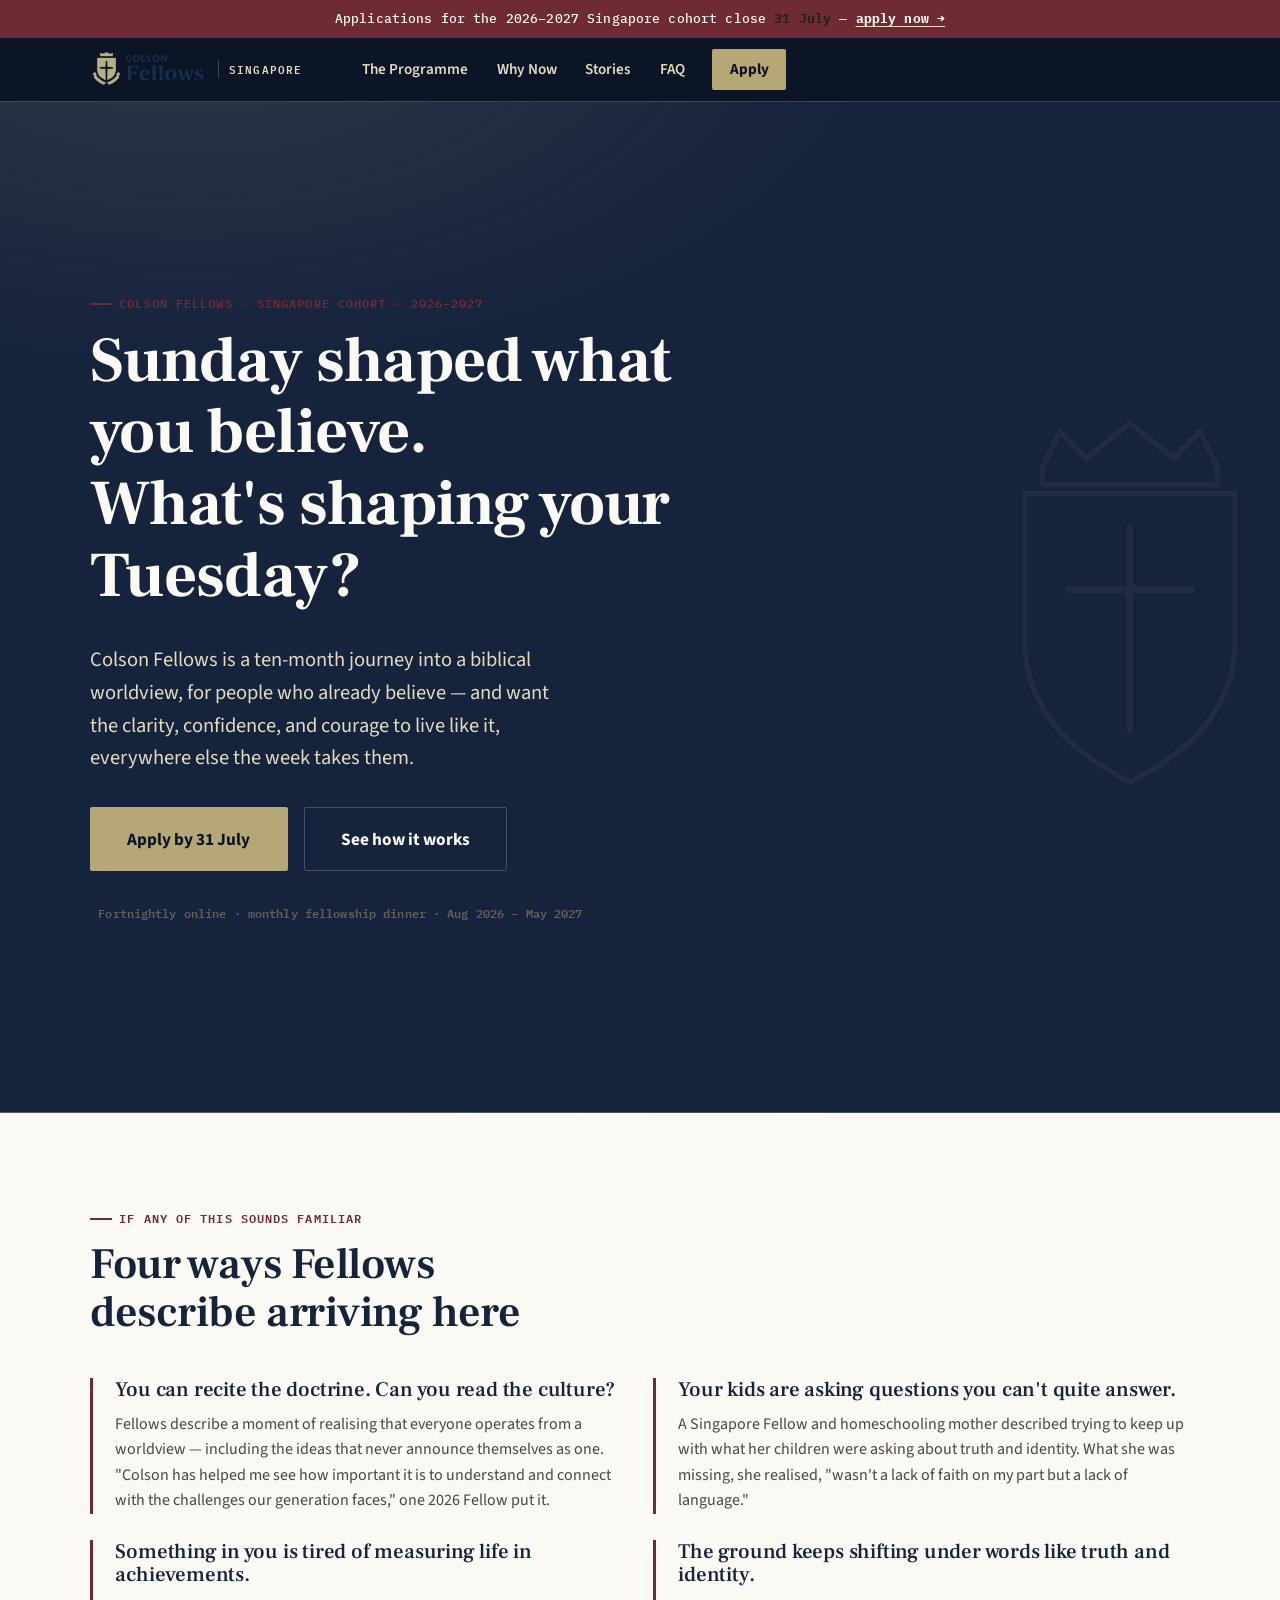
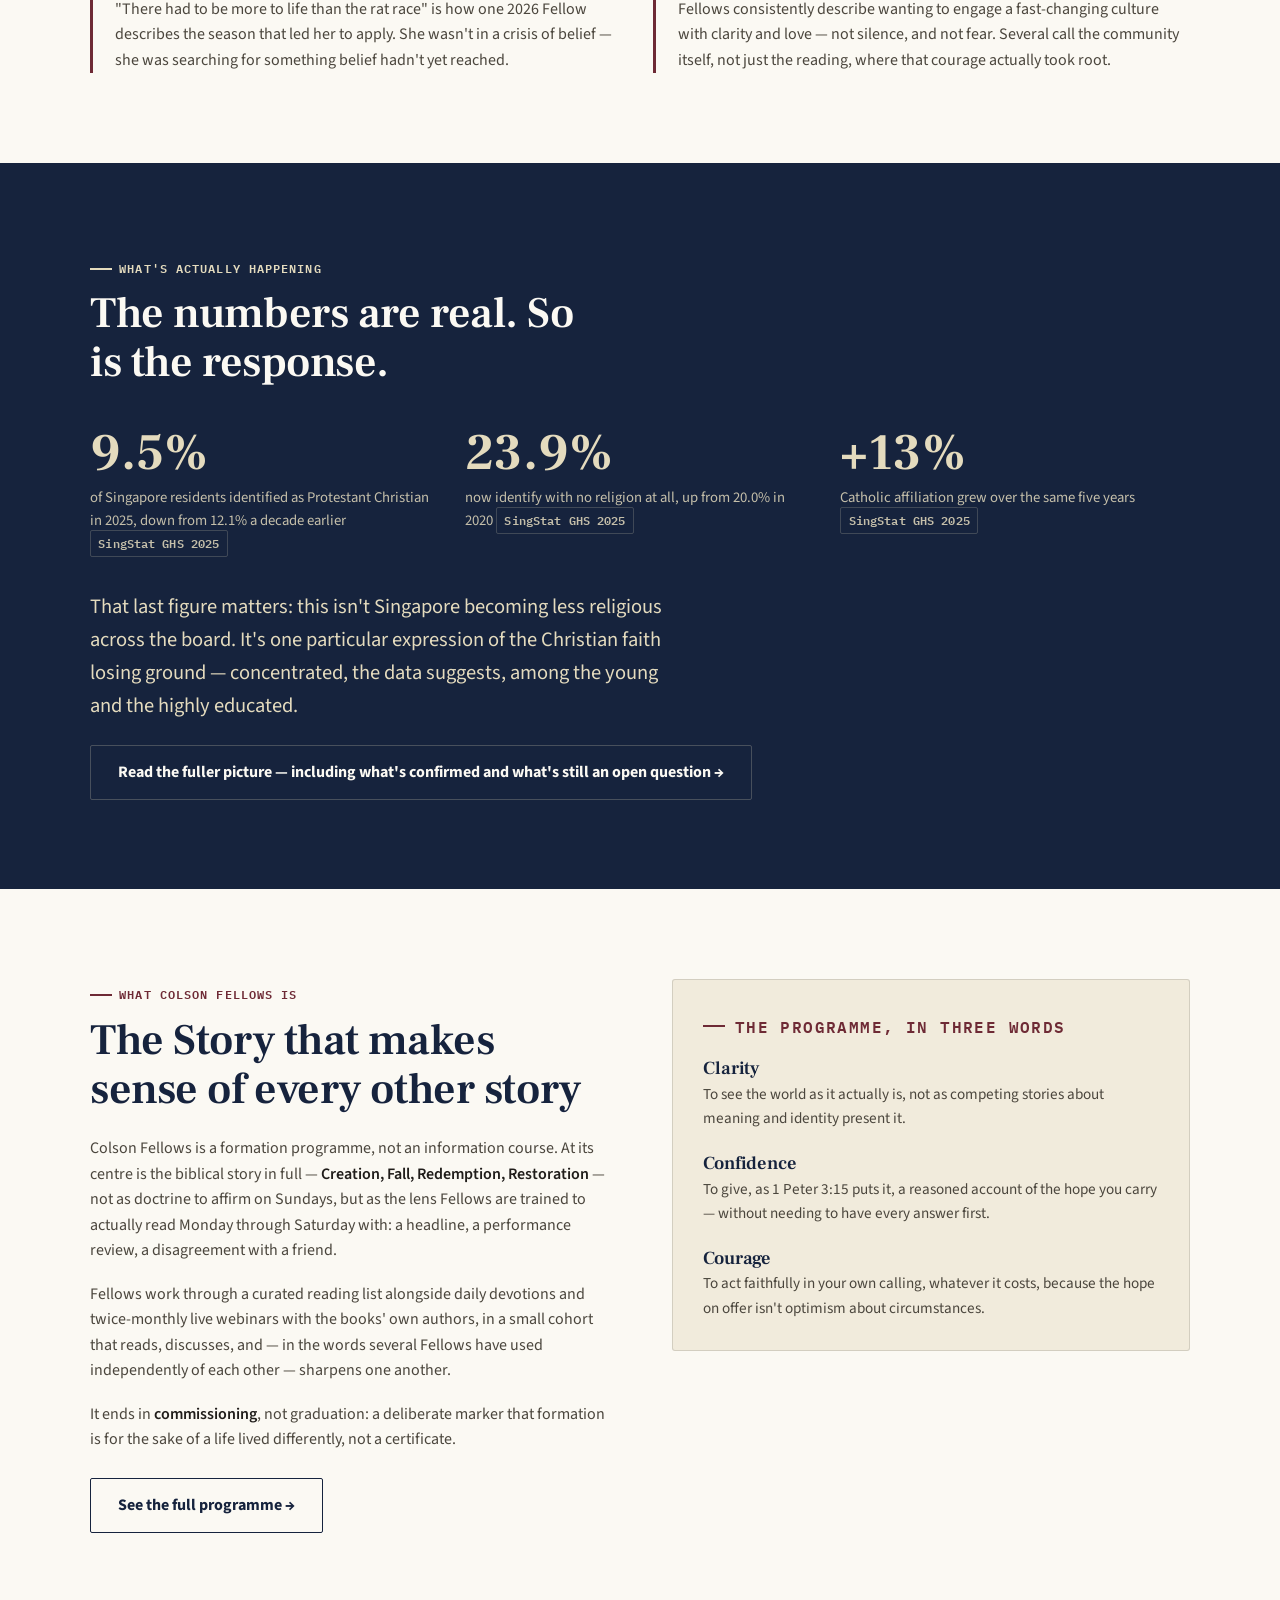
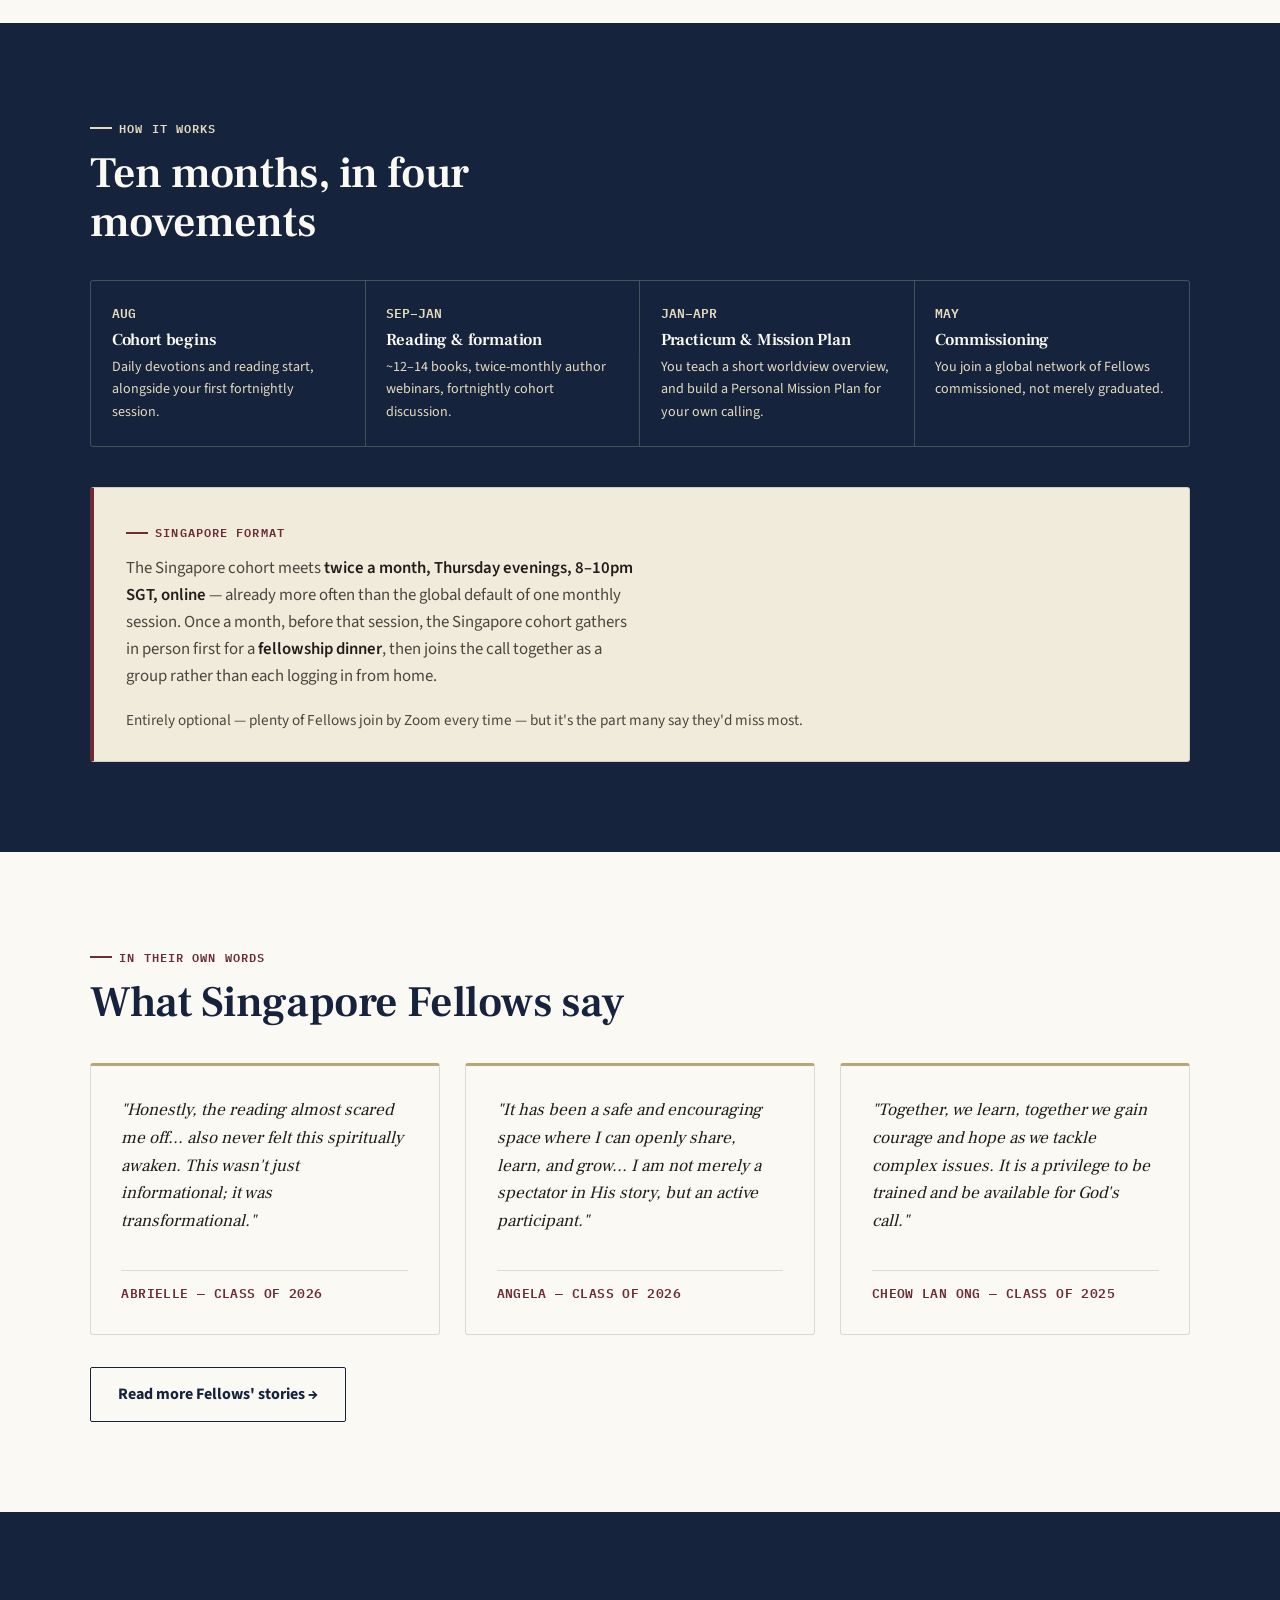
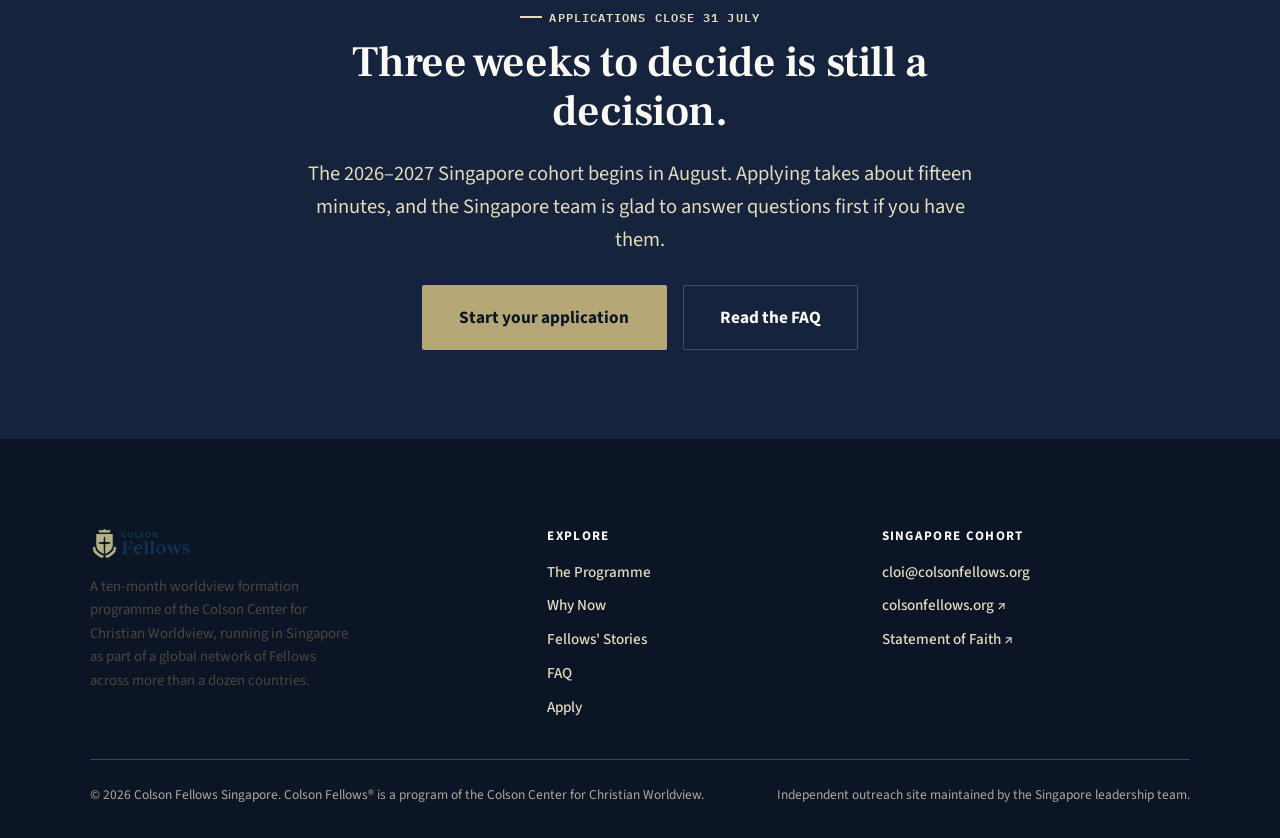
==== commit a3b4d5ad: "Add files via upload" ====
--- a/index.html
+++ b/index.html
@@ -4,7 +4,7 @@
 <meta charset="UTF-8">
 <meta name="viewport" content="width=device-width, initial-scale=1.0">
 <title>Colson Fellows Singapore — A Ten-Month Formation in Biblical Worldview</title>
-<meta name="description" content="Colson Fellows Singapore is a ten-month programme in biblical worldview — clarity, confidence, and courage for people who already believe.">
+<meta name="description" content="Colson Fellows Singapore is a ten-month journey into a biblical worldview — clarity, confidence, and courage for people who already believe. Applications for the 2026–2027 cohort close 31 July.">
 <link rel="icon" type="image/png" sizes="16x16" href="images/favicon-16.png">
 <link rel="icon" type="image/png" sizes="32x32" href="images/favicon-32.png">
 <link rel="apple-touch-icon" href="images/favicon-180.png">
@@ -13,8 +13,7 @@
 <body>
 
 <div class="utility-bar">
-  <span data-before-deadline>Applications for the <span data-field="cohortLabel"></span> cohort — priority deadline <strong data-field="applicationDeadline"></strong> — <a href="apply.html">apply now →</a></span>
-  <span data-after-deadline>Applications for the <span data-field="cohortLabel"></span> cohort are still open — <a href="apply.html">apply now →</a></span>
+  Applications for the 2026–2027 Singapore cohort close <strong>31 July</strong> — <a href="apply.html">apply now →</a>
 </div>
 
 <header class="site">
@@ -23,16 +22,14 @@
       <img src="images/logo.webp" alt="Colson Fellows">
       <span class="brand-region">Singapore</span>
     </a>
+    <button class="nav-toggle" aria-label="Toggle navigation" aria-expanded="false">Menu</button>
     <nav class="primary" id="primary-nav">
       <a href="program.html">The Programme</a>
-      <a href="why.html">What's at Stake</a>
+      <a href="why.html">Why Now</a>
       <a href="stories.html">Stories</a>
       <a href="faq.html">FAQ</a>
+      <a href="apply.html" class="btn-apply-nav">Apply</a>
     </nav>
-    <div class="nav-actions">
-      <a href="apply.html" class="btn-apply-nav">Apply</a>
-      <button class="nav-toggle" aria-label="Toggle navigation" aria-expanded="false">Menu</button>
-    </div>
   </div>
 </header>
 
@@ -45,37 +42,37 @@
       <path d="M100 75 L100 190 M65 110 L135 110" stroke="#B5A876" stroke-width="4" stroke-linecap="round"/>
     </svg>
     <div class="wrap">
-      <p class="eyebrow">Colson Fellows &middot; Singapore Cohort</p>
-      <h1>Sunday shaped what you believe.<br>What's shaping your Monday?</h1>
-      <p class="lede">Colson Fellows is a ten-month programme in biblical worldview, built for people who already believe. Most Fellows say the same thing by the end: they don't just know more. They read a headline, a performance review, a hard conversation, differently — starting Monday morning.</p>
+      <p class="eyebrow">Colson Fellows &middot; Singapore Cohort &middot; 2026&ndash;2027</p>
+      <h1>Sunday shaped what you believe.<br>What's shaping your Tuesday?</h1>
+      <p class="lede">Colson Fellows is a ten-month journey into a biblical worldview, for people who already believe — and want the clarity, confidence, and courage to live like it, everywhere else the week takes them.</p>
       <div class="cta-row" style="margin-top:2rem;">
-        <a href="apply.html" class="btn btn-gold btn-lg">Apply now</a>
+        <a href="apply.html" class="btn btn-gold btn-lg">Apply by 31 July</a>
         <a href="program.html" class="btn btn-outline-cream btn-lg">See how it works</a>
       </div>
-      <p class="tag" style="margin-top:1.8rem; display:inline-block;">Fortnightly online &middot; monthly fellowship dinner &middot; <span data-field="cohortStart"></span> &ndash; <span data-field="commissioning"></span></p>
+      <p class="tag" style="margin-top:1.8rem; display:inline-block;">Fortnightly online &middot; monthly fellowship dinner &middot; Aug 2026 &ndash; May 2027</p>
     </div>
   </section>
 
   <section class="on-cream">
     <div class="wrap">
       <p class="eyebrow">If any of this sounds familiar</p>
-      <h2 style="max-width:20ch;">Four patterns we keep seeing</h2>
+      <h2 style="max-width:18ch;">Four ways Fellows describe arriving here</h2>
       <div class="grid grid-2" style="margin-top:2.5rem;">
         <div class="identify-card">
-          <h3>Knowing the right answers isn't the same as reading the room.</h3>
-          <p>Every generation is taught two things at once: what to believe on Sunday, and what to notice the rest of the week. Almost nobody is trained in the second one. "Colson has helped me see how important it is to understand and connect with the challenges our generation faces," one Fellow said — after years of church attendance, not before them.</p>
-        </div>
-        <div class="identify-card">
-          <h3>Your kids are asking better questions than you were ever taught to answer.</h3>
-          <p>Faith has always passed down through explanation, not just example. A Singapore Fellow and homeschooling mother put it plainly: what she was missing "wasn't a lack of faith on my part but a lack of language" — a framework, not a firmer conviction.</p>
-        </div>
-        <div class="identify-card">
-          <h3>A life measured only in output eventually asks you an uncomfortable question.</h3>
-          <p>Push achievement far enough as an operating system for a life and it stops delivering meaning, even when it keeps delivering results. "There had to be more to life than the rat race" is how one Fellow remembers the season that led her to apply.</p>
-        </div>
-        <div class="identify-card">
-          <h3>The culture isn't waiting for anyone to catch up.</h3>
-          <p>Ideas about truth, identity, and meaning move fast, and most people are handed strong opinions long before they're handed the tools to think one through. Fellows consistently describe wanting to engage that speed with clarity and love — not silence, and not fear.</p>
+          <h3>You can recite the doctrine. Can you read the culture?</h3>
+          <p>Fellows describe a moment of realising that everyone operates from a worldview — including the ideas that never announce themselves as one. "Colson has helped me see how important it is to understand and connect with the challenges our generation faces," one 2026 Fellow put it.</p>
+        </div>
+        <div class="identify-card">
+          <h3>Your kids are asking questions you can't quite answer.</h3>
+          <p>A Singapore Fellow and homeschooling mother described trying to keep up with what her children were asking about truth and identity. What she was missing, she realised, "wasn't a lack of faith on my part but a lack of language."</p>
+        </div>
+        <div class="identify-card">
+          <h3>Something in you is tired of measuring life in achievements.</h3>
+          <p>"There had to be more to life than the rat race" is how one 2026 Fellow describes the season that led her to apply. She wasn't in a crisis of belief — she was searching for something belief hadn't yet reached.</p>
+        </div>
+        <div class="identify-card">
+          <h3>The ground keeps shifting under words like truth and identity.</h3>
+          <p>Fellows consistently describe wanting to engage a fast-changing culture with clarity and love — not silence, and not fear. Several call the community itself, not just the reading, where that courage actually took root.</p>
         </div>
       </div>
     </div>
@@ -84,19 +81,23 @@
   <section class="on-navy">
     <div class="wrap">
       <p class="eyebrow">What's actually happening</p>
-      <h2 style="max-width:22ch;">The people leaving aren't the disengaged ones</h2>
+      <h2 style="max-width:20ch;">The numbers are real. So is the response.</h2>
       <div class="stat-row" style="margin-top:2.5rem;">
         <div class="stat">
           <div class="num">9.5%</div>
-          <div class="label">of Singapore residents identify as Protestant Christian today, down from 12.1% a decade ago <span class="tag">SingStat GHS</span></div>
+          <div class="label">of Singapore residents identified as Protestant Christian in 2025, down from 12.1% a decade earlier <span class="tag">SingStat GHS 2025</span></div>
         </div>
         <div class="stat">
-          <div class="num">24.9%</div>
-          <div class="label">of university graduates identify as Christian, down from 32.2% in 2010 — the steepest fall of any education group <span class="tag">SingStat GHS</span></div>
-        </div>
-      </div>
-      <p class="lede" style="margin-top:2.2rem; max-width:60ch;">That second number is the one worth sitting with. This doesn't look like people drifting away from something they found boring. It looks like people testing their faith against real scrutiny — and too often finding a version of it that wasn't built to hold.</p>
-      <p style="margin-top:1rem;"><a href="why.html" class="btn btn-outline-cream">See what's at stake →</a></p>
+          <div class="num">23.9%</div>
+          <div class="label">now identify with no religion at all, up from 20.0% in 2020 <span class="tag">SingStat GHS 2025</span></div>
+        </div>
+        <div class="stat">
+          <div class="num">+13%</div>
+          <div class="label">Catholic affiliation grew over the same five years <span class="tag">SingStat GHS 2025</span></div>
+        </div>
+      </div>
+      <p class="lede" style="margin-top:2.2rem; max-width:60ch;">That last figure matters: this isn't Singapore becoming less religious across the board. It's one particular expression of the Christian faith losing ground — concentrated, the data suggests, among the young and the highly educated.</p>
+      <p style="margin-top:1rem;"><a href="why.html" class="btn btn-outline-cream">Read the fuller picture — including what's confirmed and what's still an open question →</a></p>
     </div>
   </section>
 
@@ -105,7 +106,7 @@
       <div>
         <p class="eyebrow">What Colson Fellows is</p>
         <h2>The Story that makes sense of every other story</h2>
-        <p>Colson Fellows is a formation programme, not an information course. At its centre is the biblical story in full — <strong>Creation, Fall, Redemption, Restoration</strong> — not doctrine to affirm on Sundays, but the lens Fellows are trained to actually read Monday through Saturday with.</p>
+        <p>Colson Fellows is a formation programme, not an information course. At its centre is the biblical story in full — <strong>Creation, Fall, Redemption, Restoration</strong> — not as doctrine to affirm on Sundays, but as the lens Fellows are trained to actually read Monday through Saturday with: a headline, a performance review, a disagreement with a friend.</p>
         <p>Fellows work through a curated reading list alongside daily devotions and twice-monthly live webinars with the books' own authors, in a small cohort that reads, discusses, and — in the words several Fellows have used independently of each other — sharpens one another.</p>
         <p>It ends in <strong>commissioning</strong>, not graduation: a deliberate marker that formation is for the sake of a life lived differently, not a certificate.</p>
         <p><a href="program.html" class="btn btn-outline-navy" style="margin-top:0.5rem;">See the full programme →</a></p>
@@ -119,11 +120,11 @@
           </div>
           <div>
             <h3 style="font-size:1.15rem; margin-bottom:0.2rem;">Confidence</h3>
-            <p style="font-size:0.95rem;">To give, as 1 Peter 3:15 puts it, a reasoned account of the hope you carry — without needing every answer first.</p>
+            <p style="font-size:0.95rem;">To give, as 1 Peter 3:15 puts it, a reasoned account of the hope you carry — without needing to have every answer first.</p>
           </div>
           <div>
             <h3 style="font-size:1.15rem; margin-bottom:0.2rem;">Courage</h3>
-            <p style="font-size:0.95rem;">To act on your calling, whatever it costs, because the hope on offer isn't optimism about circumstances.</p>
+            <p style="font-size:0.95rem;">To act faithfully in your own calling, whatever it costs, because the hope on offer isn't optimism about circumstances.</p>
           </div>
         </div>
       </div>
@@ -157,10 +158,10 @@
         </div>
       </div>
 
-      <div class="format-box" style="margin-top:2.5rem;">
-        <p class="eyebrow">Singapore format</p>
-        <p style="max-width:64ch;">The Singapore cohort meets <strong>twice a month, Thursday evenings, 8–10pm SGT, online</strong> — already more often than the global default of one monthly session. Once a month, before that session, the cohort gathers in person first for a <strong>fellowship dinner</strong>, then joins the call together as a group rather than each logging in from home.</p>
-        <p style="font-size:0.95rem; margin-top:0.6rem;">Entirely optional — plenty of Fellows join by Zoom every time — but it's the part many say they'd miss most.</p>
+      <div class="format-box" style="margin-top:2.5rem; background:var(--navy-mid); border-color:var(--line-on-navy); border-left-color:var(--gold);">
+        <p class="eyebrow" style="margin-bottom:0.8rem;">Singapore format</p>
+        <p style="color:var(--gold-light); font-size:1.05rem; max-width:64ch;">The Singapore cohort meets <strong style="color:var(--cream);">twice a month, Thursday evenings, 8–10pm SGT, online</strong> — already more often than the global default of one monthly session. Once a month, before that session, the Singapore cohort gathers in person first for a <strong style="color:var(--cream);">fellowship dinner</strong>, then joins the call together as a group rather than each logging in from home.</p>
+        <p style="color:var(--gold-light); font-size:0.95rem; margin-top:0.8rem;">Entirely optional — plenty of Fellows join by Zoom every time — but it's the part many say they'd miss most.</p>
       </div>
     </div>
   </section>
@@ -180,7 +181,7 @@
         </div>
         <div class="testimonial">
           <p class="quote">"Together, we learn, together we gain courage and hope as we tackle complex issues. It is a privilege to be trained and be available for God's call."</p>
-          <p class="who">Cheow Lan — Class of 2025</p>
+          <p class="who">Cheow Lan Ong — Class of 2025</p>
         </div>
       </div>
       <p style="margin-top:2rem;"><a href="stories.html" class="btn btn-outline-navy">Read more Fellows' stories →</a></p>
@@ -189,17 +190,13 @@
 
   <section class="on-navy center">
     <div class="wrap-narrow">
-      <p class="eyebrow" style="justify-content:center;">Before you go</p>
-      <h2>Something is going to shape the next ten months of your life. It might as well be this.</h2>
-      <p class="lede">Colson Fellows isn't a race against a deadline — it's a decision about what does the shaping. That's worth making well, not just quickly.</p>
+      <p class="eyebrow" style="justify-content:center;">Applications close 31 July</p>
+      <h2>Three weeks to decide is still a decision.</h2>
+      <p class="lede">The 2026–2027 Singapore cohort begins in August. Applying takes about fifteen minutes, and the Singapore team is glad to answer questions first if you have them.</p>
       <div class="cta-row" style="justify-content:center; margin-top:1.8rem;">
         <a href="apply.html" class="btn btn-gold btn-lg">Start your application</a>
-        <a href="why.html" class="btn btn-outline-cream btn-lg">Read what's at stake</a>
-      </div>
-      <p class="tag" style="margin-top:1.6rem; display:inline-block;">
-        <span data-before-deadline>Priority deadline <span data-field="applicationDeadline"></span> — applying takes about fifteen minutes</span>
-        <span data-after-deadline>Applications for <span data-field="cohortLabel"></span> are still open — reach out and we'll get you sorted</span>
-      </p>
+        <a href="faq.html" class="btn btn-outline-cream btn-lg">Read the FAQ</a>
+      </div>
     </div>
   </section>
 
@@ -216,7 +213,7 @@
         <h4>Explore</h4>
         <ul>
           <li><a href="program.html">The Programme</a></li>
-          <li><a href="why.html">What's at Stake</a></li>
+          <li><a href="why.html">Why Now</a></li>
           <li><a href="stories.html">Fellows' Stories</a></li>
           <li><a href="faq.html">FAQ</a></li>
           <li><a href="apply.html">Apply</a></li>
@@ -238,7 +235,6 @@
   </div>
 </footer>
 
-<script src="js/config.js"></script>
 <script src="js/main.js"></script>
 </body>
 </html>
--- a/css/style.css
+++ b/css/style.css
@@ -1,14 +1,20 @@
 /* =========================================================
-   Colson Fellows Singapore — Design System
+   Colson Fellows Singapore — Design System (v2)
    Palette drawn from the Colson Fellows crest: deep navy,
    shield gold, and an aged-parchment ground, with oxblood
    as the single warm accent. Display type is a literary
-   serif (Frank Ruhl Libre) to echo the programme's own
-   emphasis on reading and formation through old books;
-   body type is a plain, highly-legible humanist sans.
+   serif (Frank Ruhl Libre); body type is a plain, highly
+   legible humanist sans.
+
+   v2 changes: darker ink-faint and heavier/larger label type
+   for legibility; gold-light (not gold) for all small text on
+   dark backgrounds; format-box is always light regardless of
+   surrounding section, so it can never collide with a dark
+   background; Apply is now outside the collapsible mobile nav
+   so it's always on screen.
    ========================================================= */
 
-@import url('https://fonts.googleapis.com/css2?family=Frank+Ruhl+Libre:wght@400;500;600;700;900&family=Source+Sans+3:ital,wght@0,400;0,500;0,600;0,700;1,400&family=IBM+Plex+Mono:wght@400;500&display=swap');
+@import url('https://fonts.googleapis.com/css2?family=Frank+Ruhl+Libre:wght@400;500;600;700;900&family=Source+Sans+3:ital,wght@0,400;0,500;0,600;0,700;1,400&family=IBM+Plex+Mono:wght@400;500;600&display=swap');
 
 :root{
   /* Colour */
@@ -23,9 +29,9 @@
   --oxblood-dark:#4E1D25;
   --ink:         #201D1A;
   --ink-soft:    #4B463D;
-  --ink-faint:   #7A7568;
-  --line:        rgba(32,29,26,0.12);
-  --line-on-navy:rgba(228,219,190,0.22);
+  --ink-faint:   #655F53;
+  --line:        rgba(32,29,26,0.14);
+  --line-on-navy:rgba(228,219,190,0.24);
 
   /* Type */
   --serif: 'Frank Ruhl Libre', Georgia, 'Times New Roman', serif;
@@ -59,6 +65,7 @@
   background: var(--cream);
   line-height: 1.6;
   -webkit-font-smoothing: antialiased;
+  padding-top: 0;
 }
 
 h1,h2,h3,h4{
@@ -99,20 +106,20 @@
 
 .eyebrow{
   font-family: var(--mono);
-  font-size: 0.72rem;
-  letter-spacing: 0.14em;
+  font-size: 0.76rem;
+  font-weight: 600;
+  letter-spacing: 0.09em;
   text-transform: uppercase;
   color: var(--oxblood);
   display: inline-flex;
   align-items: center;
   gap: 0.6em;
   margin-bottom: 1em;
-  font-weight: 500;
-}
-.on-navy .eyebrow{ color: var(--gold); }
+}
+.on-navy .eyebrow{ color: var(--gold-light); }
 .eyebrow::before{
   content:"";
-  width: 22px; height: 1px;
+  width: 22px; height: 2px;
   background: currentColor;
   display:inline-block;
 }
@@ -121,11 +128,12 @@
    so a reader can tell "sourced fact" from "narrative copy" at a glance */
 .tag{
   font-family: var(--mono);
-  font-size: 0.72rem;
-  letter-spacing: 0.02em;
+  font-size: 0.76rem;
+  font-weight: 600;
+  letter-spacing: 0.01em;
   color: var(--ink-faint);
   border: 1px solid var(--line);
-  padding: 0.15em 0.55em;
+  padding: 0.2em 0.6em;
   border-radius: 2px;
   white-space: nowrap;
 }
@@ -136,17 +144,17 @@
   background: var(--oxblood);
   color: var(--cream);
   font-family: var(--mono);
-  font-size: 0.82rem;
+  font-weight: 500;
+  font-size: 0.84rem;
   text-align: center;
-  padding: 0.55em 1em;
+  padding: 0.6em 1em;
   letter-spacing: 0.01em;
 }
-.utility-bar a{ color: var(--gold-light); text-decoration: underline; text-underline-offset: 3px; }
+.utility-bar a{ color: var(--cream); text-decoration: underline; text-decoration-color: var(--gold-light); text-underline-offset: 3px; font-weight: 700; }
 
 header.site{
   position: sticky; top: 0; z-index: 40;
-  background: rgba(22,35,61,0.97);
-  backdrop-filter: blur(6px);
+  background: var(--navy-dark);
   border-bottom: 1px solid var(--line-on-navy);
 }
 .site-nav{
@@ -156,32 +164,37 @@
   display: flex;
   align-items: center;
   justify-content: space-between;
-  gap: 1.5rem;
+  gap: 1.25rem;
 }
 .brand{ display:flex; align-items:center; gap:0.65rem; text-decoration:none; flex-shrink:0; }
 .brand img{ height: 34px; width:auto; }
 .brand-region{
   font-family: var(--mono);
-  font-size: 0.68rem;
-  letter-spacing: 0.12em;
-  color: var(--gold);
+  font-size: 0.7rem;
+  font-weight: 600;
+  letter-spacing: 0.1em;
+  color: var(--gold-light);
   text-transform: uppercase;
   border-left: 1px solid var(--line-on-navy);
   padding-left: 0.65rem;
   margin-left: 0.1rem;
 }
-nav.primary{ display:flex; align-items:center; gap: clamp(1rem, 2vw, 2rem); }
+nav.primary{ display:flex; align-items:center; gap: clamp(1rem, 2vw, 2rem); flex: 1; margin-left: clamp(1rem,3vw,2.5rem); }
 nav.primary a{
   color: var(--gold-light);
   text-decoration: none;
-  font-size: 0.94rem;
-  font-weight: 500;
+  font-size: 0.95rem;
+  font-weight: 600;
   padding: 0.4em 0.1em;
   border-bottom: 1px solid transparent;
   transition: border-color .15s ease, color .15s ease;
+  white-space: nowrap;
 }
 nav.primary a:hover{ color: var(--cream); border-color: var(--gold); }
 nav.primary a[aria-current="page"]{ color: var(--cream); border-color: var(--gold); }
+
+.nav-actions{ display:flex; align-items:center; gap: 0.6rem; flex-shrink:0; }
+
 .btn-apply-nav{
   background: var(--gold);
   color: var(--navy-dark) !important;
@@ -189,6 +202,7 @@
   border-radius: 2px;
   font-weight: 700 !important;
   border-bottom: none !important;
+  display:inline-block;
 }
 .btn-apply-nav:hover{ background: var(--gold-light); border-color: transparent !important; }
 
@@ -196,21 +210,23 @@
   display:none;
   background:none; border:1px solid var(--line-on-navy); color:var(--cream);
   padding: 0.5em 0.7em; border-radius:2px; cursor:pointer;
-}
-
-@media (max-width: 820px){
+  font-weight:600; font-size:0.9rem;
+}
+
+@media (max-width: 860px){
   nav.primary{
-    position: fixed; inset: 60px 0 0 0; height: calc(100vh - 60px);
+    position: fixed; inset: 116px 0 0 0; height: calc(100vh - 116px);
     background: var(--navy-dark);
     flex-direction: column; align-items: flex-start; justify-content: flex-start;
-    padding: 2rem clamp(1.25rem, 6vw, 2.5rem);
+    padding: 1.5rem clamp(1.25rem, 6vw, 2.5rem);
     transform: translateX(100%);
     transition: transform .25s ease;
     overflow-y:auto;
+    margin-left: 0;
+    z-index: 39;
   }
   nav.primary.open{ transform: translateX(0); }
-  nav.primary a{ font-size: 1.25rem; width:100%; padding: 0.7em 0; border-bottom: 1px solid var(--line-on-navy); }
-  .btn-apply-nav{ margin-top: 1rem; text-align:center; }
+  nav.primary a{ font-size: 1.2rem; width:100%; padding: 0.75em 0; border-bottom: 1px solid var(--line-on-navy); }
   .nav-toggle{ display:block; }
   .brand-region{ display:none; }
 }
@@ -232,10 +248,10 @@
 .btn:hover{ transform: translateY(-1px); }
 .btn-gold{ background: var(--gold); color: var(--navy-dark); }
 .btn-gold:hover{ background: var(--gold-light); }
-.btn-outline-navy{ border-color: var(--navy); color: var(--navy); background:transparent; }
+.btn-outline-navy{ border-color: var(--navy); color: var(--navy); background: var(--cream); }
 .btn-outline-navy:hover{ background: var(--navy); color: var(--cream); }
 .btn-outline-cream{ border-color: var(--line-on-navy); color: var(--cream); background:transparent; }
-.btn-outline-cream:hover{ border-color: var(--gold); color: var(--gold); }
+.btn-outline-cream:hover{ border-color: var(--gold); color: var(--gold-light); }
 .btn-block{ width:100%; justify-content:center; }
 .btn-lg{ padding: 1em 2.1em; font-size: 1.08rem; }
 
@@ -305,14 +321,22 @@
 }
 .testimonial .who{
   font-family: var(--mono);
-  font-size: 0.78rem;
+  font-weight: 600;
+  font-size: 0.8rem;
   color: var(--oxblood);
   text-transform: uppercase;
-  letter-spacing: 0.04em;
+  letter-spacing: 0.03em;
   margin-top: 1rem;
   border-top: 1px solid var(--line);
   padding-top: 0.8rem;
 }
+/* Dark variant, for testimonial cards placed on navy sections */
+.testimonial.on-dark{
+  background: var(--navy-mid);
+  border-color: var(--line-on-navy);
+}
+.testimonial.on-dark p.quote{ color: var(--cream); }
+.testimonial.on-dark .who{ color: var(--gold-light); border-color: var(--line-on-navy); }
 
 /* ---------- Timeline / format ---------- */
 .timeline{
@@ -330,39 +354,38 @@
 .timeline .step:last-child{ border-right:none; }
 .timeline .num{
   font-family: var(--mono);
-  color: var(--gold);
-  font-size: 0.78rem;
+  color: var(--gold-light);
+  font-weight: 600;
+  font-size: 0.8rem;
   display:block;
   margin-bottom: 0.5rem;
 }
 .timeline .step h4{ font-family: var(--serif); color: var(--cream); font-size:1.05rem; margin:0 0 0.35rem; }
 .timeline .step p{ color: var(--gold-light); font-size: 0.88rem; margin:0; }
 
+/* format-box is ALWAYS light, regardless of what section it sits in —
+   deliberately, so it can never end up low-contrast against a dark
+   background no matter where it's dropped on the page. */
 .format-box{
-  background: var(--parchment);
-  border: 1px solid var(--line);
-  border-left: 4px solid var(--gold);
+  background: var(--parchment) !important;
+  border: 1px solid var(--line) !important;
+  border-left: 4px solid var(--oxblood) !important;
   padding: 1.8rem 2rem;
   border-radius: var(--radius);
-}
-.format-box .tag{ margin-right: 0.4rem; margin-bottom: 0.4rem; display:inline-block; }
+  color: var(--ink-soft);
+}
+.format-box .eyebrow{ color: var(--oxblood) !important; }
+.format-box p{ color: var(--ink-soft) !important; }
+.format-box strong{ color: var(--ink) !important; }
+.format-box .tag{ margin-right: 0.4rem; margin-bottom: 0.4rem; display:inline-block; color: var(--ink-faint) !important; border-color: var(--line) !important; }
 
 /* ---------- Stat ---------- */
 .stat-row{ display:flex; flex-wrap:wrap; gap: var(--gap); }
 .stat{ flex: 1 1 200px; }
 .stat .num{ font-family: var(--serif); font-size: clamp(2.2rem, 4vw, 3.2rem); color: var(--navy); font-weight:700; line-height:1; }
-.on-navy .stat .num{ color: var(--gold); }
+.on-navy .stat .num{ color: var(--gold-light); }
 .stat .label{ font-size: 0.92rem; color: var(--ink-faint); margin-top: 0.4rem; }
-.on-navy .stat .label{ color: var(--gold-light); opacity:0.8; }
-
-/* ---------- Divider / signature crest motif ---------- */
-.divider{
-  display:flex; align-items:center; gap: 1rem;
-  margin: 0 auto var(--gap);
-  max-width: 220px;
-  color: var(--gold);
-}
-.divider .line{ flex:1; height:1px; background: currentColor; opacity:0.5; }
+.on-navy .stat .label{ color: var(--gold-light); opacity:0.85; }
 
 /* ---------- FAQ ---------- */
 details.faq-item{
@@ -384,6 +407,7 @@
 details.faq-item summary::after{
   content:"+";
   font-family: var(--mono);
+  font-weight: 600;
   font-size:1.3rem;
   color: var(--oxblood);
   flex-shrink:0;
@@ -391,6 +415,7 @@
 }
 details.faq-item[open] summary::after{ content:"–"; }
 details.faq-item .a{ padding-top: 0.9rem; max-width: 62ch; }
+details.faq-item .a a{ color: var(--oxblood); text-decoration: underline; font-weight:600; }
 
 /* ---------- Footer ---------- */
 footer.site{
@@ -403,12 +428,12 @@
   padding-bottom: 2.5rem; border-bottom: 1px solid var(--line-on-navy);
 }
 @media (max-width: 700px){ footer.site .foot-grid{ grid-template-columns: 1fr; } }
-footer.site h4{ color: var(--cream); font-family: var(--sans); font-size: 0.82rem; text-transform: uppercase; letter-spacing: 0.1em; font-weight:600; margin-bottom: 1rem; }
-footer.site a{ color: var(--gold-light); text-decoration:none; }
-footer.site a:hover{ color: var(--gold); text-decoration: underline; }
+footer.site h4{ color: var(--cream); font-family: var(--sans); font-size: 0.82rem; text-transform: uppercase; letter-spacing: 0.1em; font-weight:700; margin-bottom: 1rem; }
+footer.site a{ color: var(--gold-light); text-decoration:none; font-weight:500; }
+footer.site a:hover{ color: var(--gold-light); text-decoration: underline; }
 footer.site ul{ list-style:none; display:flex; flex-direction:column; gap: 0.6rem; font-size:0.95rem; }
 footer.site .brand img{ height: 30px; margin-bottom:1rem; }
-footer.site .fine{ font-size:0.82rem; color: var(--ink-faint); opacity:0.7; padding-top: 1.5rem; display:flex; flex-wrap:wrap; gap:0.5rem 1.5rem; justify-content:space-between; }
+footer.site .fine{ font-size:0.84rem; color: var(--gold-light); opacity:0.75; padding-top: 1.5rem; display:flex; flex-wrap:wrap; gap:0.5rem 1.5rem; justify-content:space-between; }
 
 /* ---------- misc ---------- */
 .list-check{ list-style:none; display:flex; flex-direction:column; gap:0.85rem; }
@@ -420,9 +445,9 @@
   font-weight:700;
 }
 .pill{
-  display:inline-block; font-family: var(--mono); font-size:0.72rem; letter-spacing:0.05em;
+  display:inline-block; font-family: var(--mono); font-size:0.74rem; font-weight:600; letter-spacing:0.05em;
   text-transform:uppercase; background: var(--gold-light); color: var(--navy-dark);
-  padding: 0.25em 0.7em; border-radius: 20px; margin-bottom: 0.6rem;
+  padding: 0.28em 0.75em; border-radius: 20px; margin-bottom: 0.6rem;
 }
 .two-col{ display:grid; grid-template-columns: 1fr 1fr; gap: clamp(2rem, 5vw, 4rem); align-items:start; }
 @media (max-width: 780px){ .two-col{ grid-template-columns: 1fr; } }
@@ -431,3 +456,8 @@
 .book-list{ list-style:none; display:flex; flex-direction:column; gap:0.6rem; }
 .book-list li{ padding: 0.6rem 0; border-bottom:1px solid var(--line); font-size:0.98rem; }
 .book-list .author{ color: var(--ink-faint); font-size:0.88rem; }
+
+/* deadline-aware content: after-deadline messaging is hidden by
+   default so there's no flash of both versions; js/main.js reveals
+   the correct one once it checks js/config.js against today's date */
+[data-after-deadline]{ display:none; }
